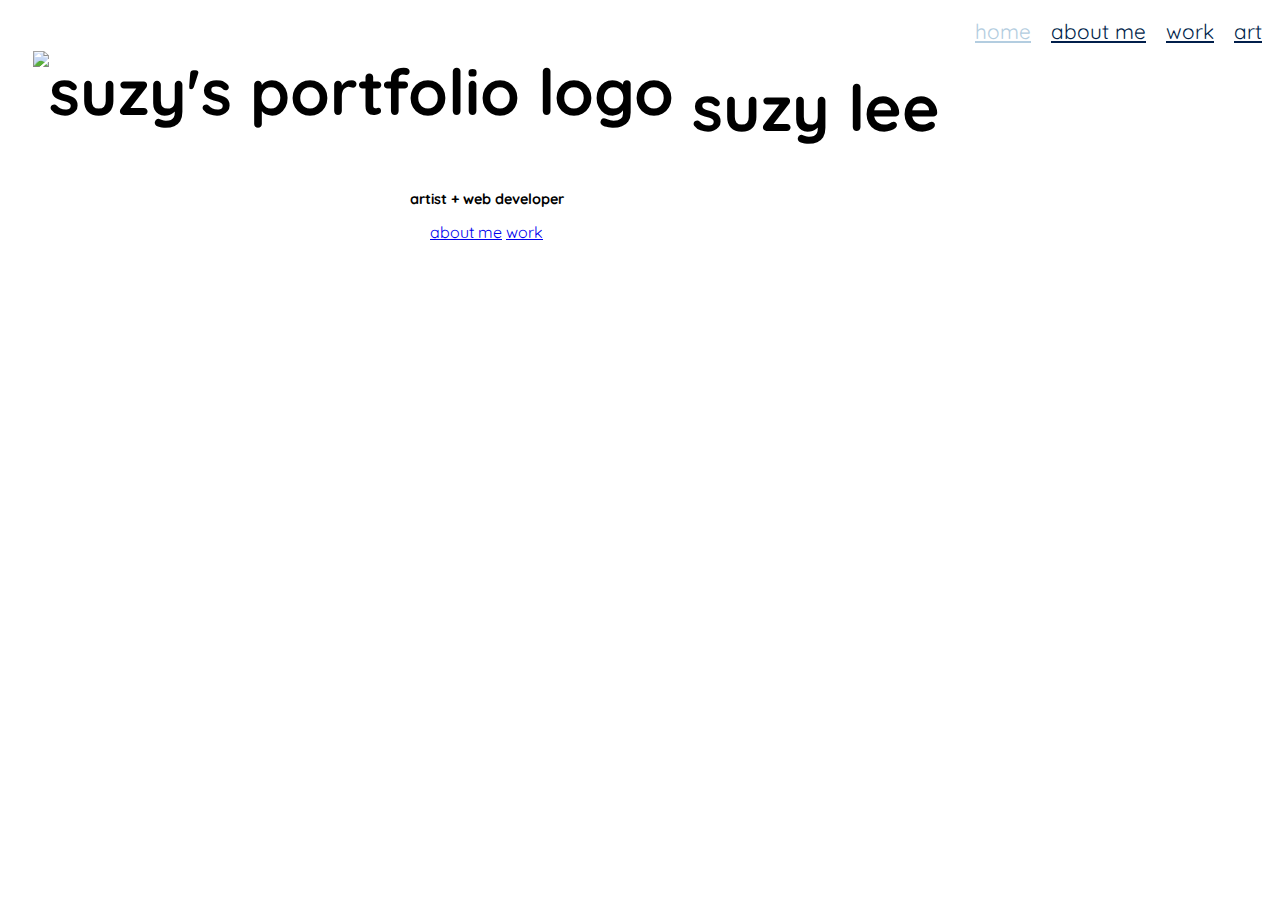
==== index.html @ 0ba0f645 "Add .htaccess file" ====
<!doctype html>
<html>

<head>
	<meta charset="utf-8">
	<!-- Google Web Fonts, in order of prioritizatioin -->
	<link href="https://fonts.googleapis.com/css?family=Quicksand:300" rel="stylesheet">
	<link href="https://fonts.googleapis.com/css?family=Poiret+One" rel="stylesheet">
	<link rel="stylesheet" href="https://fonts.googleapis.com/css?family=Josefin+Sans">
	<!-- Setting the viewport -->
	<meta name="viewport" content="width=device-width, initial-scale=1.0">
	<!-- Stylesheets & Javascript -->
	<link rel="stylesheet" type="text/css" href="css/stylesheet.css">
	<link href="css/bootstrap.min.css" rel="stylesheet">
	<title>Suzy Lee's Portfolio</title>
</head>

<body>
	<nav>
		<a href="http://sujunglee.com/art" class="nav-link" style="float:right">art</a>
		<a href="http://sujunglee.com/work" class="nav-link" style="float:right">work</a>
		<a href="http://sujunglee.com/about-me" class="nav-link" style="float:right">about me</a>
		<a href="http://sujunglee.com" class="nav-link active" style="float:right">home</a>
	</nav>

	<div class="name-top container-fluid" id="homepage">
		<h1 class="name-text"> <img src="images/portfolio-logo.png" alt="suzy's portfolio logo" id="logo" width="100px"> suzy lee</h1>
		<h3>artist + web developer</h3>
		<center>
			<a href="about-me.html" class="btn btn-default btn-lg">about me</a>
			<a href="work.html" class="btn btn-default btn-lg">work</a>
		</center>
	</div>
	<!-- <footer class="container" id="homepage">
		<p class="text-center footer-text">Copyright © Sujung Lee 2017</p>
	</footer> -->

	<!-- jQuery (necessary for Bootstrap's JavaScript plugins) -->
	<script src="https://ajax.googleapis.com/ajax/libs/jquery/1.12.4/jquery.min.js">
	</script>
	<script src="js/bootstrap.min.js"></script>
</body>

</html>
---- css/stylesheet.css ----
@charset "UTF-8";
/* SEMANTIC TAG STYLES */
* {
	box-sizing: border-box;
	font-family: "Quicksand", "Poiret One", "Josefin Sans", sans-serif;
	position: relative;
	overflow: auto;
}


nav {
	display: inline;
}

body {
	float: both;
}

h3 {
	font-size: 90%;
	text-align: center;
}

p {
	font-size: 110%;
}

b {
	color: #011f4b;
}

li {
	font-size: 170%;
}

footer {
	padding: 10px;
}

a:hover {
	text-decoration: none;
}

/* NAVIGATION BAR */

.nav-link {
	padding: 10px;
	font-size: 130%;
	color: #011f4b;
}

.nav-link:hover {
	color: #b3cde0;
	/* Remove underline when hovering over link*/
	text-decoration: none;
}

/* The link the user is currently on */
.active {
	color: #b3cde0;
}

/* HOME PAGE */

.name-text {
	font-size: 400%;
	text-align: center;
}

.name-top {
	padding-bottom: 10px;
}

.home-text-title {
	color: white;
	text-align: center;
	font-size: 150%;
	text-transform: lowercase;
}

.home-box {
	padding-top: 15px;
	padding-bottom: 10px;
	height: 250px;
}

.dark-blue {
	background-color: #011f4b;
}

.med-dark-blue {
	background-color: #03396c;
}

.med-blue {
	background-color: #005b96;
}

.light-blue {
	background-color: #6497b1;
}

.very-light-blue {
	background-color: #b3cde0;
}
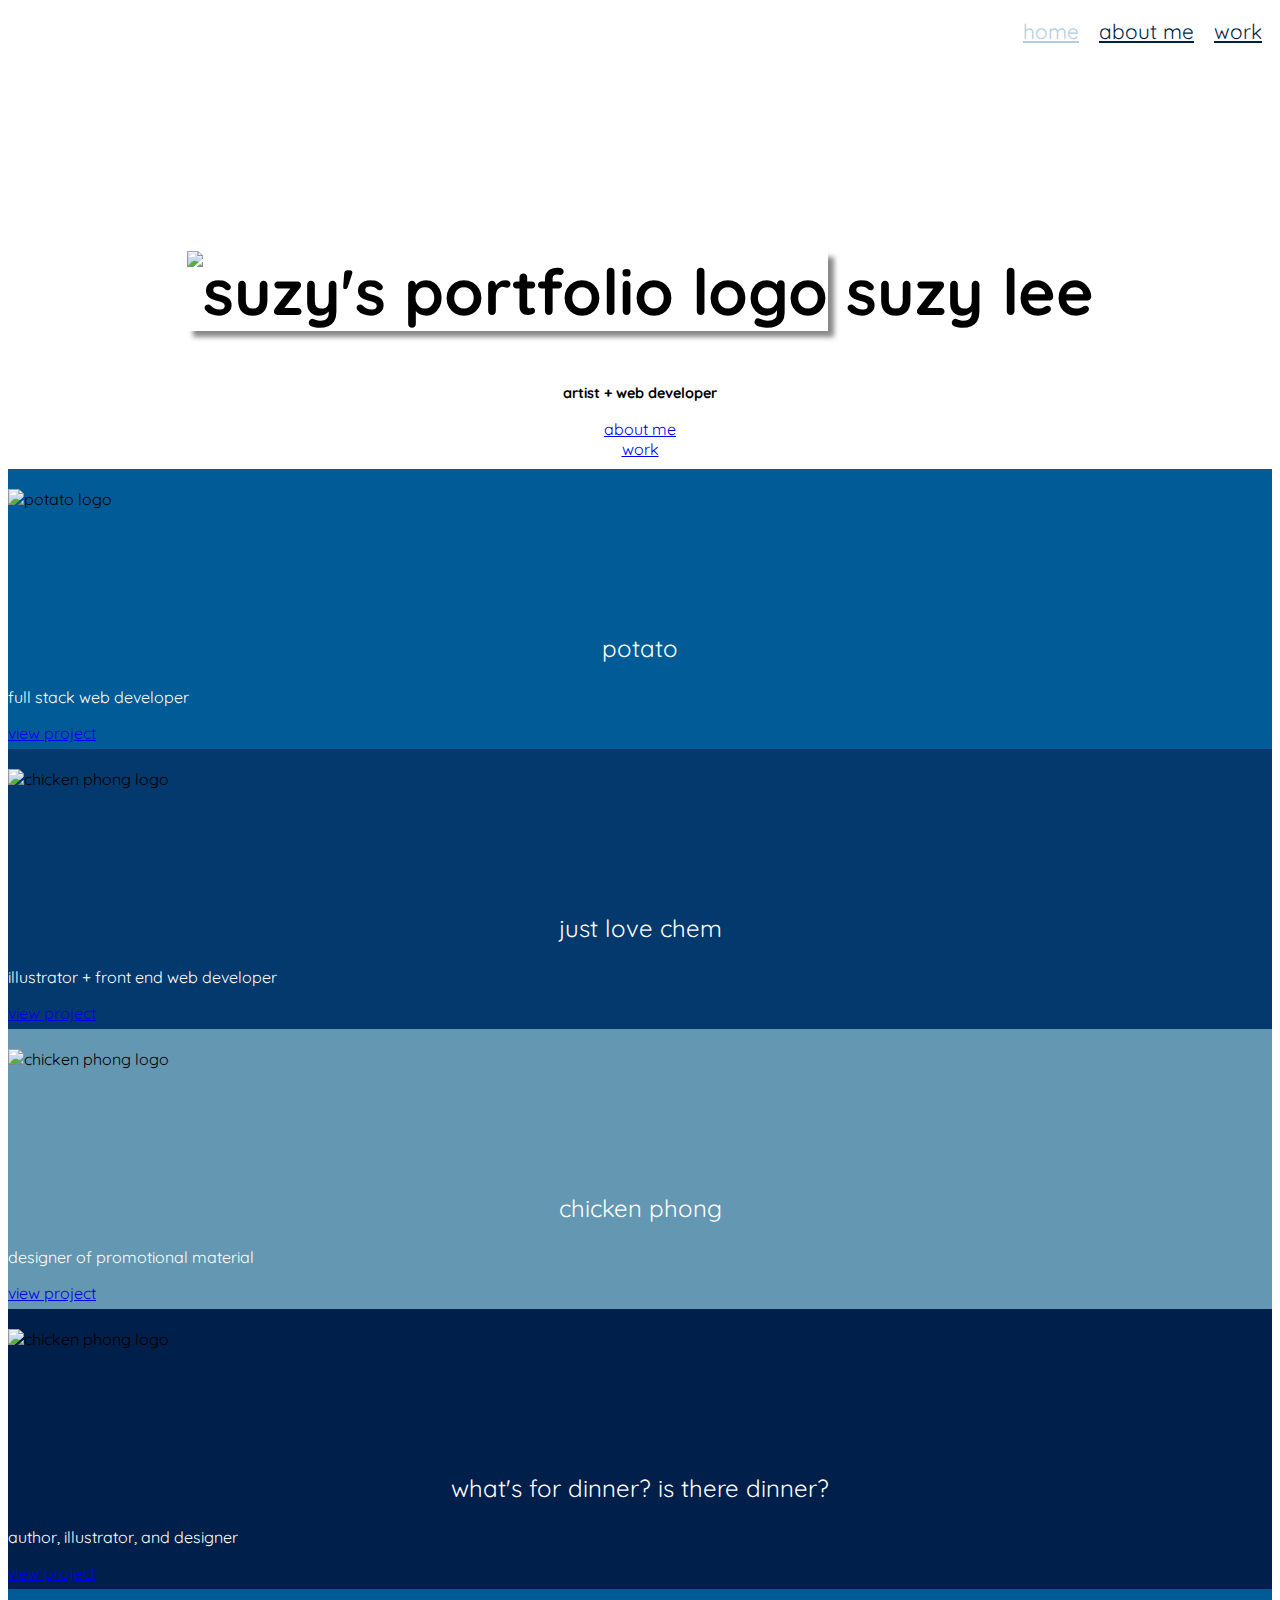
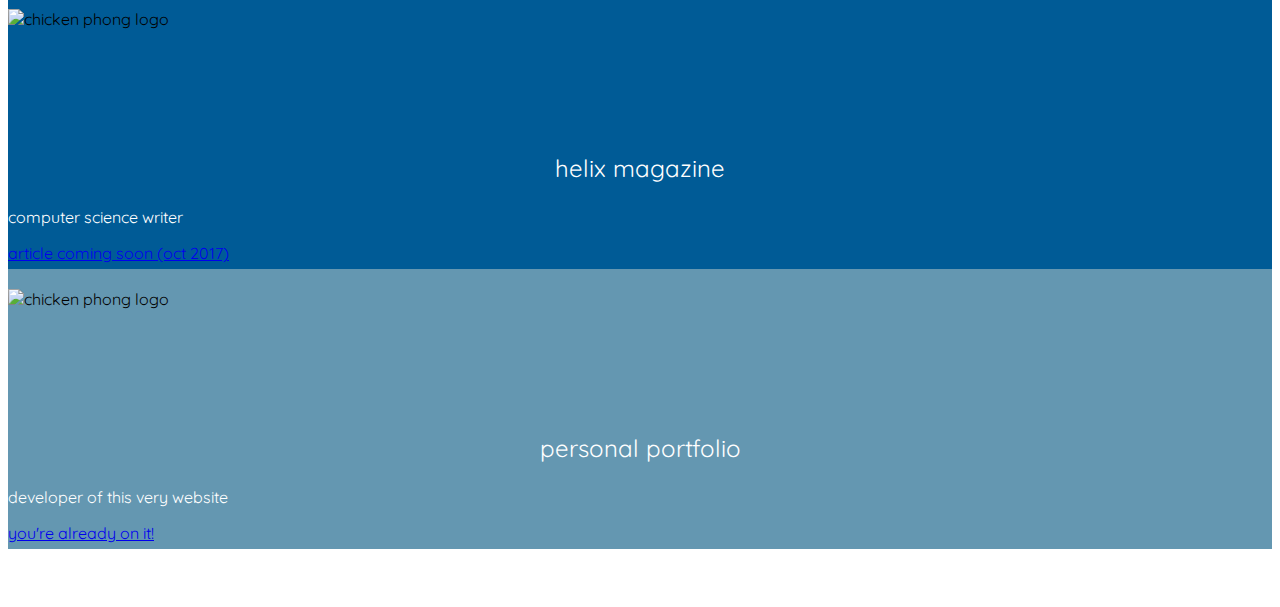
==== commit 618f40d2: "Add smooth scrolling jQuery" ====
--- a/index.html
+++ b/index.html
@@ -10,6 +10,7 @@
 	<!-- Setting the viewport -->
 	<meta name="viewport" content="width=device-width, initial-scale=1.0">
 	<!-- Stylesheets & Javascript -->
+	<script src="https://ajax.googleapis.com/ajax/libs/jquery/1.7.2/jquery.min.js"></script>
 	<link rel="stylesheet" type="text/css" href="css/stylesheet.css">
 	<link href="css/bootstrap.min.css" rel="stylesheet">
 	<title>Suzy Lee's Portfolio</title>
@@ -17,7 +18,7 @@
 
 <body>
 	<nav>
-		<a href="http://sujunglee.com/art" class="nav-link" style="float:right">art</a>
+
 		<a href="http://sujunglee.com/work" class="nav-link" style="float:right">work</a>
 		<a href="http://sujunglee.com/about-me" class="nav-link" style="float:right">about me</a>
 		<a href="http://sujunglee.com" class="nav-link active" style="float:right">home</a>
@@ -28,15 +29,91 @@
 		<h3>artist + web developer</h3>
 		<center>
 			<a href="about-me.html" class="btn btn-default btn-lg">about me</a>
-			<a href="work.html" class="btn btn-default btn-lg">work</a>
+			<a href="#work" class="down link" style="display:block">work</a>
+
+
+			<!-- <a href="#work" class="btn btn-default btn-lg">work</a> -->
 		</center>
 	</div>
+
+
+	<section class= "container bottom-padding">
+
+		<div class="row">
+
+			<div class="med-blue home-box col-sm-6">
+				<img src="images/potato-logo.png" alt="potato logo" class="img-center" height="50%">
+				<p class="home-text-title">potato</p>
+				<p class="text-center white-text">full stack web developer</p>
+				<a href="http://www.ptto.io/" target="_blank" class="btn btn-default center-block btn-lg">view project</a>
+			</div>
+
+			<div class="med-dark-blue home-box col-sm-6">
+				<img src="images/JLC-logo.png" alt="chicken phong logo" class="img-center" height="50%">
+				<p class="home-text-title">just love chem</p>
+				<p class="text-center white-text">illustrator + front end web developer</p>
+				<a href="http://justlovechem.com/" target="_blank" class="btn btn-default center-block btn-lg">view project</a>
+			</div>
+
+		</div>
+
+
+
+		<div class="row">
+
+			<div class="light-blue home-box col-sm-6">
+				<img src="images/CP-logo.png" alt="chicken phong logo" class="img-center" height="50%">
+				<p class="home-text-title">chicken phong</p>
+				<p class="text-center white-text">designer of promotional material</p>
+				<a href="https://drive.google.com/drive/folders/0B8kIrF9HYN7LSTJJQy1wV21pN0k?usp=sharing" target="_blank" class="btn btn-default center-block btn-lg">view project</a>
+			</div>
+
+			<div class="dark-blue home-box col-sm-6">
+				<img src="images/book-logo.png" alt="chicken phong logo" class="img-center" height="50%">
+				<p class="home-text-title">what's for dinner? is there dinner?</p>
+				<p class="text-center white-text">author, illustrator, and designer</p>
+				<a href="http://www.blurb.com/books/6549629-what-s-for-dinner-is-there-dinner-an-analysis-of-o" target="_blank" class="btn btn-default center-block btn-lg">view project</a>
+			</div>
+
+		</div>
+
+
+
+		<div id="work" class="row">
+
+			<div class="med-blue home-box col-sm-6">
+				<img src="images/HELIX-logo.png" alt="chicken phong logo" class="img-center" height="50%">
+				<p class="home-text-title">HELIX magazine</p>
+				<p class="text-center white-text">computer science writer</p>
+				<a href="#" class="btn btn-default center-block btn-lg">article coming soon (oct 2017)</a>
+			</div>
+
+			<div class="light-blue home-box col-sm-6">
+				<img src="images/portfolio-logo.png" alt="chicken phong logo" class="img-center" height="50%">
+				<p class="home-text-title">personal portfolio</p>
+				<p class="text-center white-text">developer of this very website</p>
+				<a href="index.html" target="_blank" class="btn btn-default center-block btn-lg">you're already on it!</a>
+			</div>
+
+		</div>
+
+	</section>
+
+
 	<!-- <footer class="container" id="homepage">
 		<p class="text-center footer-text">Copyright © Sujung Lee 2017</p>
 	</footer> -->
 
 	<!-- jQuery (necessary for Bootstrap's JavaScript plugins) -->
-	<script src="https://ajax.googleapis.com/ajax/libs/jquery/1.12.4/jquery.min.js">
+	<script src="https://ajax.googleapis.com/ajax/libs/jquery/1.7.2/jquery.min.js"></script>
+	<script>
+	    $(function() {
+	      $('.link').click(function() {
+	        var id = $(this).attr('href');
+	        $('html,body').animate({ scrollTop: $(id).offset().top }, 'slow');
+	        return false;
+	      });
+	    });
 	</script>
 	<script src="js/bootstrap.min.js"></script>
 </body>
--- a/css/stylesheet.css
+++ b/css/stylesheet.css
@@ -4,9 +4,11 @@
 	box-sizing: border-box;
 	font-family: "Quicksand", "Poiret One", "Josefin Sans", sans-serif;
 	position: relative;
-	overflow: auto;
-}
-
+}
+
+h1 {
+	padding-bottom: 10px;
+}
 
 nav {
 	display: inline;
@@ -19,10 +21,7 @@
 h3 {
 	font-size: 90%;
 	text-align: center;
-}
-
-p {
-	font-size: 110%;
+	padding-bottom: 3px;
 }
 
 b {
@@ -39,6 +38,10 @@
 
 a:hover {
 	text-decoration: none;
+}
+
+.bottom-padding {
+	padding-bottom: 50px;
 }
 
 /* NAVIGATION BAR */
@@ -62,9 +65,21 @@
 
 /* HOME PAGE */
 
+#logo {
+	box-shadow: 6px 6px 5px #888888;
+}
+
+#homepage {
+	padding-top: 200px;
+}
+
 .name-text {
 	font-size: 400%;
 	text-align: center;
+}
+
+.white-text {
+	color: white;
 }
 
 .name-top {
@@ -79,9 +94,9 @@
 }
 
 .home-box {
-	padding-top: 15px;
-	padding-bottom: 10px;
-	height: 250px;
+	padding-top: 20px;
+	padding-bottom: 20px;
+	height: 280px;
 }
 
 .dark-blue {
@@ -104,3 +119,222 @@
 	background-color: #b3cde0;
 }
 
+/* ABOUT ME TIMELINE */
+
+.about-me-h1 {
+	color: white;
+	text-align: right;
+}
+
+.timeline {
+    list-style: none;
+    padding: 20px 0 20px;
+    position: relative;
+}
+
+    .timeline:before {
+        top: 0;
+        bottom: 0;
+        position: absolute;
+        content: " ";
+        width: 5px;
+        background-color: #005b96;
+        left: 50%;
+        margin-left: -1.5px;
+    }
+
+    .timeline > li {
+        margin-bottom: 5px;
+        position: relative;
+    }
+
+        .timeline > li:before,
+        .timeline > li:after {
+            content: " ";
+            display: table;
+        }
+
+        .timeline > li:after {
+            clear: both;
+        }
+
+        .timeline > li:before,
+        .timeline > li:after {
+            content: " ";
+            display: table;
+        }
+
+        .timeline > li:after {
+            clear: both;
+        }
+
+        .timeline > li > .timeline-panel {
+            float: left;
+            width: 45%;
+            border: 1px solid #6497b1;
+            padding: 20px;
+            position: relative;
+        }
+
+            .timeline > li > .timeline-panel:before {
+                position: absolute;
+                top: 26px;
+                right: -20px;
+                display: inline-block;
+                border-top: 15px solid transparent;
+                border-left: 15px solid #ccc;
+                border-right: 0 solid #ccc;
+                border-bottom: 15px solid transparent;
+                content: " ";
+            }
+
+            .timeline > li > .timeline-panel:after {
+                position: absolute;
+                top: 27px;
+                right: -14px;
+                display: inline-block;
+                border-top: 14px solid transparent;
+                border-left: 14px solid #fff;
+                border-right: 0 solid #fff;
+                border-bottom: 14px solid transparent;
+                content: " ";
+            }
+
+        .timeline > li > .timeline-badge {
+            color: white;
+            width: 50px;
+            height: 50px;
+            line-height: 50px;
+            font-size: 2em;
+            text-align: center;
+            position: absolute;
+            top: 16px;
+            left: 50%;
+            margin-left: -25px;
+            background-color: #999999;
+            z-index: 100;
+            border-top-right-radius: 10%;
+            border-top-left-radius: 10%;
+            border-bottom-right-radius: 10%;
+            border-bottom-left-radius: 10%;
+        }
+
+        .timeline > li.timeline-inverted > .timeline-panel {
+            float: right;
+        }
+
+            .timeline > li.timeline-inverted > .timeline-panel:before {
+                border-left-width: 0;
+                border-right-width: 15px;
+                left: -15px;
+                right: auto;
+            }
+
+            .timeline > li.timeline-inverted > .timeline-panel:after {
+                border-left-width: 0;
+                border-right-width: 14px;
+                left: -14px;
+                right: auto;
+            }
+
+.timeline-badge.primary {
+    background-color: #011f4b !important;
+}
+
+.timeline-badge.success {
+    background-color: #03396c !important;
+}
+
+.timeline-badge.warning {
+    background-color: #005b96 !important;
+}
+
+.timeline-badge.danger {
+    background-color: #6497b1 !important;
+}
+
+.timeline-badge.info {
+    background-color: #b3cde0 !important;
+}
+
+.timeline-date {
+	margin-top: 0;
+	font-size: 80%;
+	color: #011f4b;
+	font-weight: bold;
+}
+
+.timeline-title {
+    margin-top: 0;
+	font-weight: bold;
+	font-size: 100%;
+}
+
+.timeline-body > p,
+.timeline-body > ul {
+    margin-bottom: 0;
+}
+
+    .timeline-body > p + p {
+        margin-top: 5px;
+    }
+
+@media (max-width: 767px) {
+    ul.timeline:before {
+        left: 40px;
+    }
+
+    ul.timeline > li > .timeline-panel {
+        width: calc(100% - 90px);
+        width: -moz-calc(100% - 90px);
+        width: -webkit-calc(100% - 90px);
+    }
+
+    ul.timeline > li > .timeline-badge {
+        left: 15px;
+        margin-left: 0;
+        top: 16px;
+    }
+
+    ul.timeline > li > .timeline-panel {
+        float: right;
+    }
+
+        ul.timeline > li > .timeline-panel:before {
+            border-left-width: 0;
+            border-right-width: 15px;
+            left: -15px;
+            right: auto;
+        }
+
+        ul.timeline > li > .timeline-panel:after {
+            border-left-width: 0;
+            border-right-width: 14px;
+            left: -14px;
+            right: auto;
+        }
+}
+
+.timeline-icon {
+	width: 15%;
+	height: 15%;
+}
+
+.timeline-p {
+	font-size: 65%;
+}
+
+
+/* Border Box */
+* {
+  box-sizing: border-box;
+}
+
+
+
+/* WORK PAGE */
+
+.img-center {
+	display: block;
+	margin: 0 auto;
+}
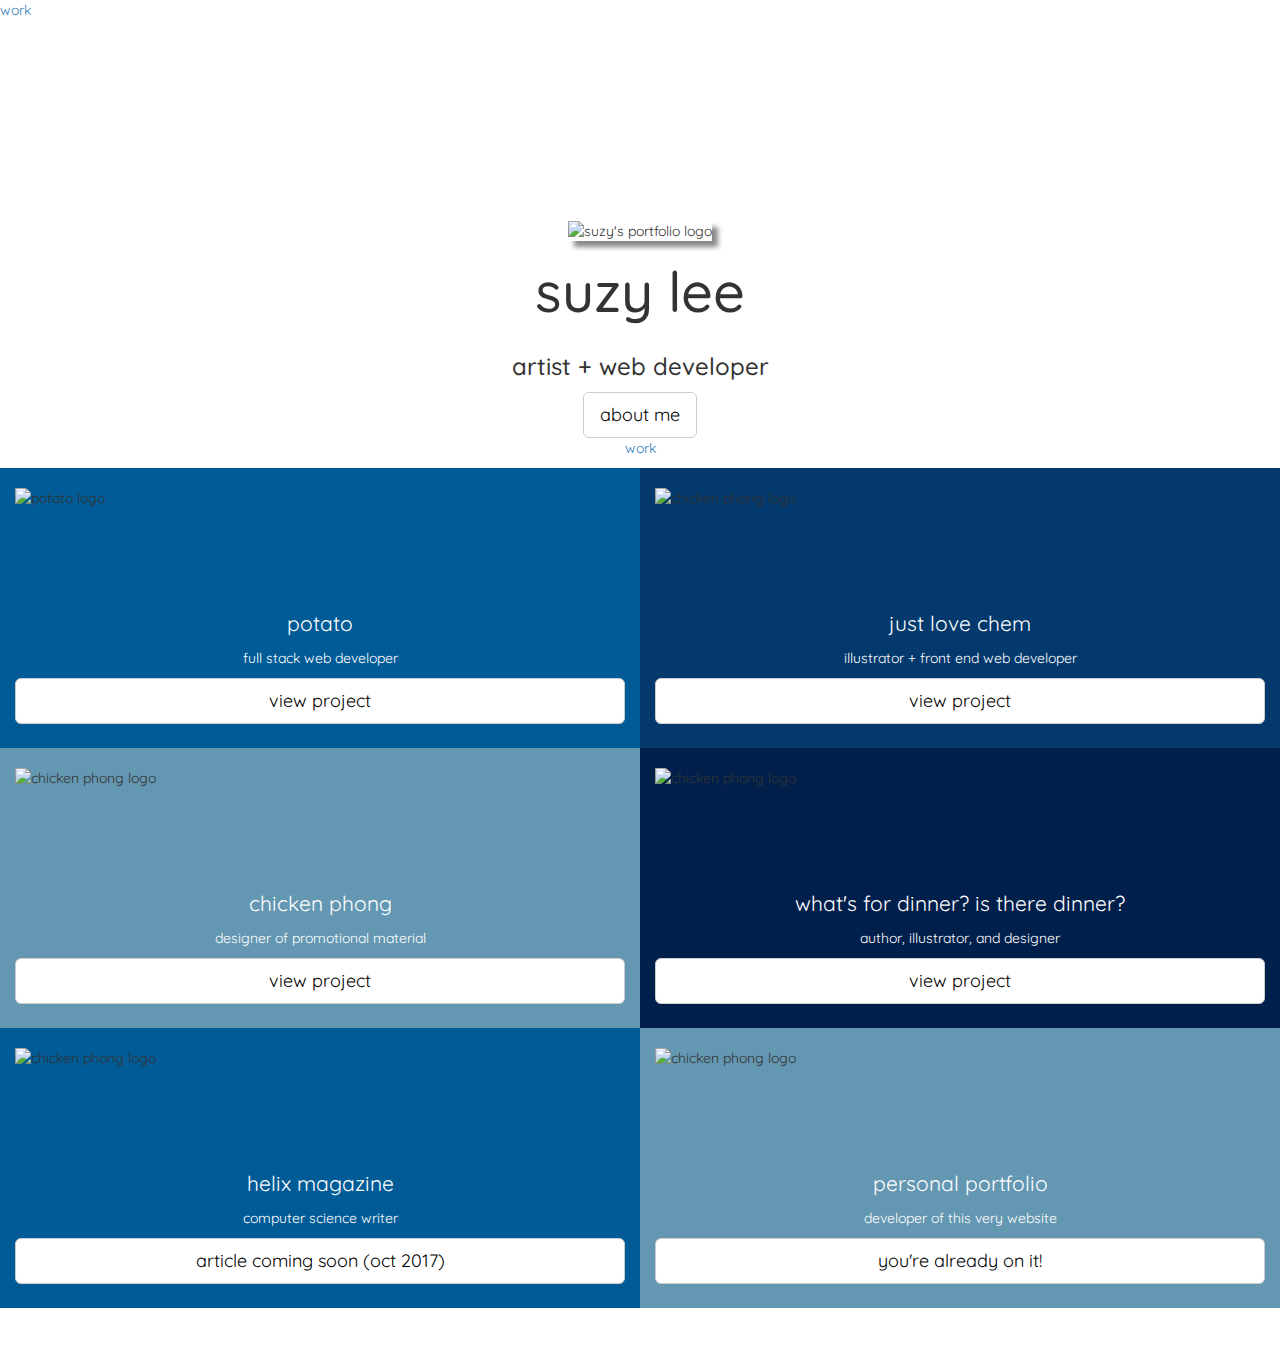
==== commit dd970277: "Fix styling of button" ====
--- a/index.html
+++ b/index.html
@@ -17,15 +17,12 @@
 </head>
 
 <body>
-	<nav>
 
-		<a href="http://sujunglee.com/work" class="nav-link" style="float:right">work</a>
-		<a href="http://sujunglee.com/about-me" class="nav-link" style="float:right">about me</a>
-		<a href="http://sujunglee.com" class="nav-link active" style="float:right">home</a>
-	</nav>
+	<a href="#work" class="down link" >work</a>
 
 	<div class="name-top container-fluid" id="homepage">
-		<h1 class="name-text"> <img src="images/portfolio-logo.png" alt="suzy's portfolio logo" id="logo" width="100px"> suzy lee</h1>
+		<center><img src="images/portfolio-logo.png" alt="suzy's portfolio logo" id="logo" width="100px"> </center>
+		<h1 class="name-text">suzy lee</h1>
 		<h3>artist + web developer</h3>
 		<center>
 			<a href="about-me.html" class="btn btn-default btn-lg">about me</a>
@@ -37,7 +34,7 @@
 	</div>
 
 
-	<section class= "container bottom-padding">
+	<section class= "container-fluid bottom-padding">
 
 		<div class="row">
 
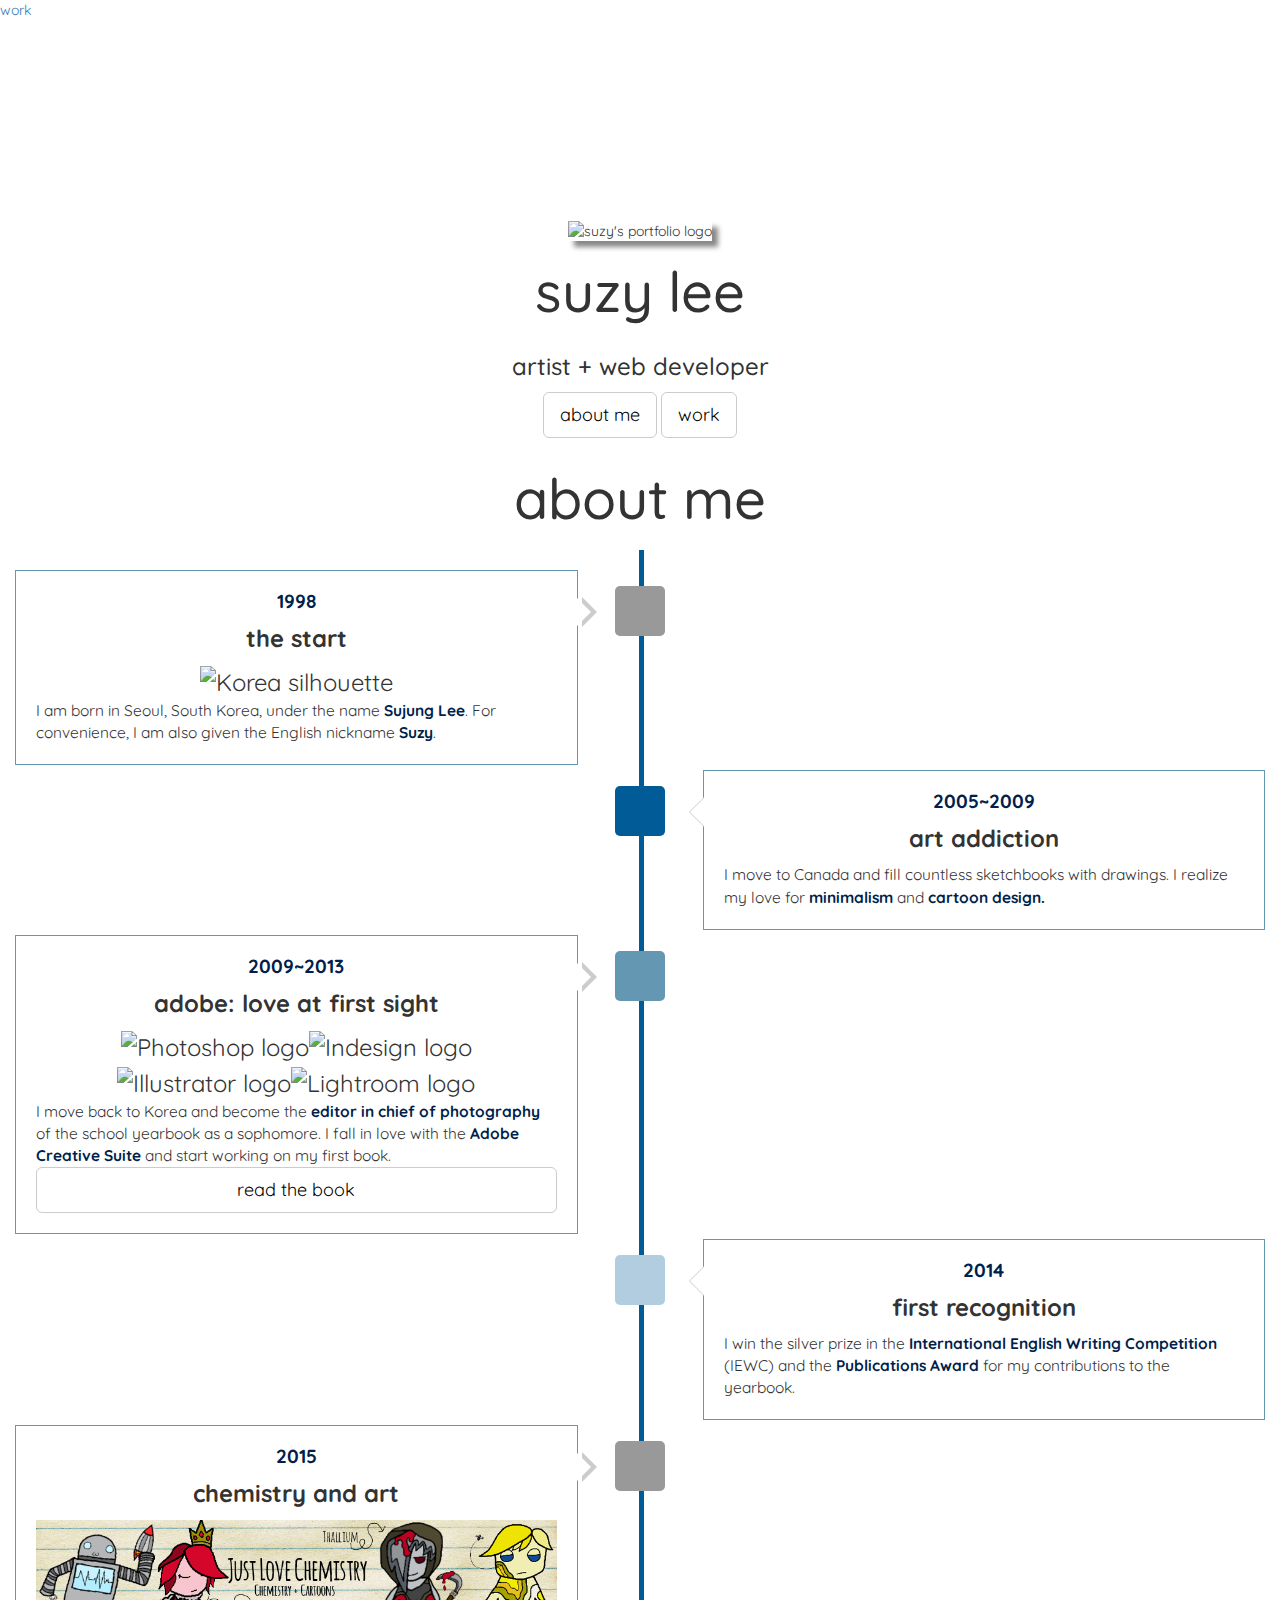
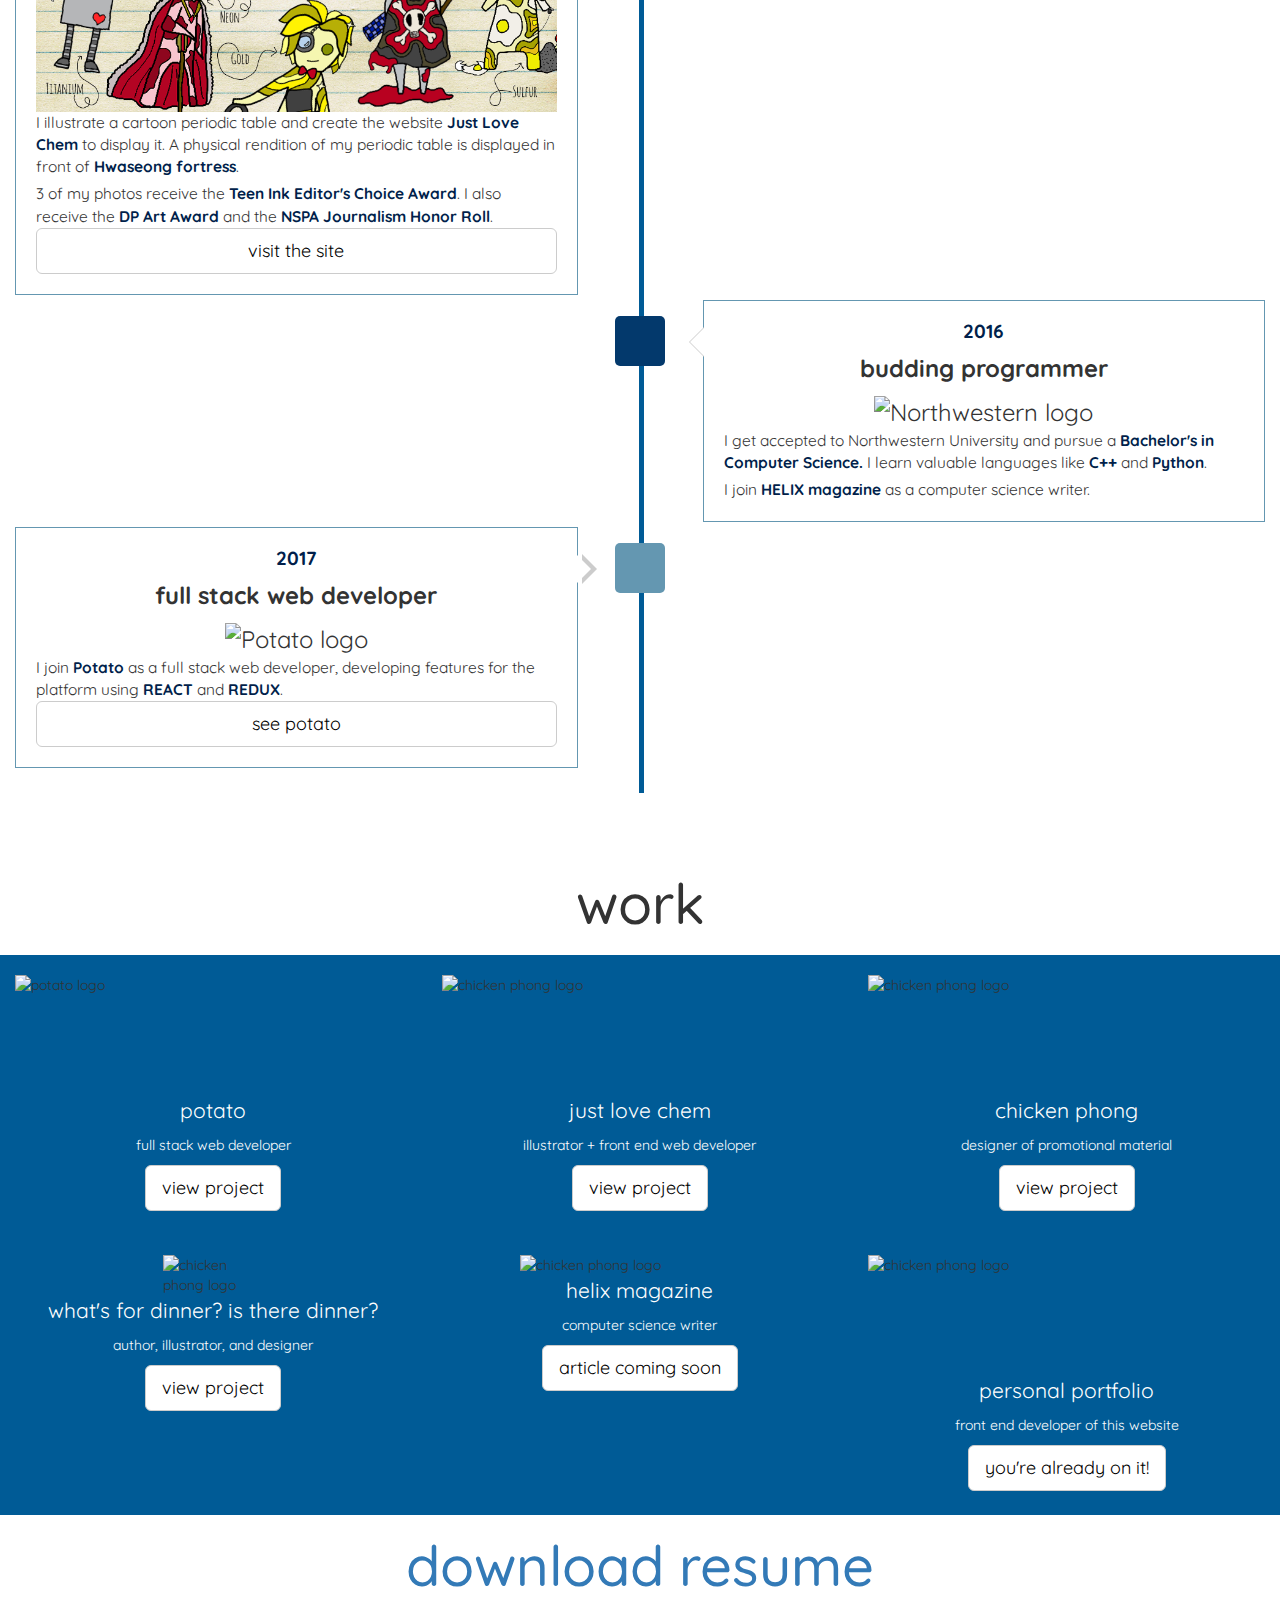
==== commit 9a964335: "Add timeline to home page" ====
--- a/index.html
+++ b/index.html
@@ -25,74 +25,196 @@
 		<h1 class="name-text">suzy lee</h1>
 		<h3>artist + web developer</h3>
 		<center>
-			<a href="about-me.html" class="btn btn-default btn-lg">about me</a>
-			<a href="#work" class="down link" style="display:block">work</a>
-
+			<a href="#about-me" class="btn btn-default btn-lg down link">about me</a>
+			<a href="#work" class="btn btn-default btn-lg down link">work</a>
 
 			<!-- <a href="#work" class="btn btn-default btn-lg">work</a> -->
 		</center>
 	</div>
 
-
-	<section class= "container-fluid bottom-padding">
+	<section id="about-me" class= "container-fluid bottom-padding">
+		<h1 class="name-text">about me</h1>
+
+		<div class="container">
+			</div>
+			<ul class="timeline">
+				<li>
+					<div class="timeline-badge"></i></div>
+					<div class="timeline-panel">
+					<div class="timeline-heading">
+						<h3 class="timeline-date">1998</h3>
+						<h3 class="timeline-title">the start</h3>
+						<center><img src="images/korea-logo.png" alt="Korea silhouette" class="timeline-icon"></center>
+					</div>
+					<div class="timeline-body">
+						<p class="timeline-p">I am born in Seoul, South Korea, under the name <b>Sujung Lee</b>. For convenience, I am also given the English nickname <b>Suzy</b>.</p>
+					</div>
+					</div>
+				</li>
+				<li class="timeline-inverted">
+					<div class="timeline-badge warning"></i></div>
+					<div class="timeline-panel">
+					<div class="timeline-heading">
+						<h3 class="timeline-date">2005~2009</h3>
+						<h3 class="timeline-title">art addiction</h3>
+					</div>
+					<div class="timeline-body">
+						<p class="timeline-p">I move to Canada and fill countless sketchbooks with drawings. I realize my love for <b>minimalism</b> and <b>cartoon design.</b></p>
+					</div>
+					</div>
+				</li>
+				<li>
+					<div class="timeline-badge danger"></div>
+					<div class="timeline-panel">
+					<div class="timeline-heading">
+						<h3 class="timeline-date">2009~2013</h3>
+						<h3 class="timeline-title">adobe: love at first sight</h3>
+					</div>
+					<div class="timeline-body">
+						<center><img src="images/PS-logo.png" alt="Photoshop logo" class="timeline-icon"><img src="images/Id-logo.png" alt="Indesign logo" class="timeline-icon"><img src="images/Ai-logo.png" alt="Illustrator logo" class="timeline-icon"><img src="images/Lr-logo.png" alt="Lightroom logo" class="timeline-icon"></center>
+						<p class="timeline-p">I move back to Korea and become the <b>editor in chief of photography</b> of the school yearbook as a sophomore. I fall in love with the <b>Adobe Creative Suite</b> and start working on my first book.</p>
+						<a href="http://www.blurb.com/books/6549629-what-s-for-dinner-is-there-dinner-an-analysis-of-o" target="_blank" class="btn btn-default center-block btn-lg">read the book</a>
+					</div>
+					</div>
+				</li>
+				<li class="timeline-inverted">
+					<div class="timeline-badge info"></div>
+					<div class="timeline-panel">
+					<div class="timeline-heading">
+						<h3 class="timeline-date">2014</h3>
+						<h3 class="timeline-title">first recognition</h3>
+					</div>
+					<div class="timeline-body">
+						<p class="timeline-p">I win the silver prize in the <b>International English Writing Competition</b> (IEWC) and the <b>Publications Award</b> for my contributions to the yearbook.</p>
+					</div>
+					</div>
+				</li>
+				<li>
+					<div class="timeline-badge"></i></div>
+					<div class="timeline-panel">
+					<div class="timeline-heading">
+						<h3 class="timeline-date">2015</h3>
+						<h3 class="timeline-title">chemistry and art</h3>
+						<center><img src="images/JLC_Header.png" alt="Gallery photo" width="100%"></center>
+					</div>
+					<div class="timeline-body">
+						<p class="timeline-p">I illustrate a cartoon periodic table and create the website <b>Just Love Chem</b> to display it. A physical rendition of my periodic table is displayed in front of <b>Hwaseong fortress</b>.</p>
+						<p class="timeline-p"> 3 of my photos receive the <b>Teen Ink Editor's Choice Award</b>. I also receive the <b>DP Art Award</b> and the <b>NSPA Journalism Honor Roll</b>.</p>
+						<a href="http://justlovechem.com" target="_blank" class="btn btn-default center-block btn-lg">visit the site</a>
+					</div>
+					</div>
+				</li>
+				<li class="timeline-inverted">
+					<div class="timeline-badge success"></div>
+					<div class="timeline-panel">
+					<div class="timeline-heading">
+						<h3 class="timeline-date">2016</h3>
+						<h3 class="timeline-title">budding programmer</h3>
+						<center><img src="images/NU-logo.png" alt="Northwestern logo" width="100%"></center>
+					</div>
+					<div class="timeline-body">
+						<p class="timeline-p">I get accepted to Northwestern University and pursue a <b>Bachelor's in Computer Science.</b> I learn valuable languages like <b>C++</b> and <b>Python</b>.</p>
+						<p class="timeline-p">I join <b>HELIX magazine</b> as a computer science writer.</p>
+					</div>
+					</div>
+				</li>
+				<li>
+					<div class="timeline-badge danger"></div>
+					<div class="timeline-panel">
+					<div class="timeline-heading">
+						<h3 class="timeline-date">2017</h3>
+						<h3 class="timeline-title">full stack web developer</h3>
+					</div>
+					<div class="timeline-body">
+						<center><img src="images/potato-logo.png" width="30%" alt="Potato logo" width="70%"></center>
+						<p class="timeline-p">I join <b>Potato</b> as a full stack web developer, developing features for the platform using <b>REACT</b> and <b>REDUX</b>.</p>
+						<a href="http://www.ptto.io/" class="btn btn-default center-block btn-lg" target="_blank">see potato</a>
+					</div>
+					</div>
+				</li>
+			</ul>
+
+	</section>
+
+
+
+
+
+
+
+
+
+
+	<section id="work" class= "container-fluid bottom-padding">
 
 		<div class="row">
 
-			<div class="med-blue home-box col-sm-6">
+			<h1 class="name-text">work</h1>
+
+			<div class="med-blue home-box col-sm-4">
 				<img src="images/potato-logo.png" alt="potato logo" class="img-center" height="50%">
 				<p class="home-text-title">potato</p>
 				<p class="text-center white-text">full stack web developer</p>
-				<a href="http://www.ptto.io/" target="_blank" class="btn btn-default center-block btn-lg">view project</a>
-			</div>
-
-			<div class="med-dark-blue home-box col-sm-6">
+				<center>
+					<a href="http://www.ptto.io/" target="_blank" class="btn btn-default btn-lg">view project</a>
+				</center>
+			</div>
+
+			<div class="med-blue home-box col-sm-4">
 				<img src="images/JLC-logo.png" alt="chicken phong logo" class="img-center" height="50%">
 				<p class="home-text-title">just love chem</p>
 				<p class="text-center white-text">illustrator + front end web developer</p>
-				<a href="http://justlovechem.com/" target="_blank" class="btn btn-default center-block btn-lg">view project</a>
-			</div>
-
-		</div>
-
-
-
-		<div class="row">
-
-			<div class="light-blue home-box col-sm-6">
+				<center>
+					<a href="http://justlovechem.com/" target="_blank" class="btn btn-default btn-lg">view project</a>
+				</center>
+			</div>
+
+			<div class="med-blue home-box col-sm-4">
 				<img src="images/CP-logo.png" alt="chicken phong logo" class="img-center" height="50%">
 				<p class="home-text-title">chicken phong</p>
 				<p class="text-center white-text">designer of promotional material</p>
-				<a href="https://drive.google.com/drive/folders/0B8kIrF9HYN7LSTJJQy1wV21pN0k?usp=sharing" target="_blank" class="btn btn-default center-block btn-lg">view project</a>
-			</div>
-
-			<div class="dark-blue home-box col-sm-6">
-				<img src="images/book-logo.png" alt="chicken phong logo" class="img-center" height="50%">
+				<center>
+					<a href="https://drive.google.com/drive/folders/0B8kIrF9HYN7LSTJJQy1wV21pN0k?usp=sharing" target="_blank" class="btn btn-default btn-lg">view project</a>
+				</center>
+			</div>
+
+		</div>
+
+
+
+		<div class="row">
+
+			<div class="med-blue home-box col-sm-4">
+				<img src="images/book-logo.png" alt="chicken phong logo" class="img-center" width="100px">
 				<p class="home-text-title">what's for dinner? is there dinner?</p>
 				<p class="text-center white-text">author, illustrator, and designer</p>
-				<a href="http://www.blurb.com/books/6549629-what-s-for-dinner-is-there-dinner-an-analysis-of-o" target="_blank" class="btn btn-default center-block btn-lg">view project</a>
-			</div>
-
-		</div>
-
-
-
-		<div id="work" class="row">
-
-			<div class="med-blue home-box col-sm-6">
-				<img src="images/HELIX-logo.png" alt="chicken phong logo" class="img-center" height="50%">
+				<center>
+					<a href="http://www.blurb.com/books/6549629-what-s-for-dinner-is-there-dinner-an-analysis-of-o" target="_blank" class="btn btn-default btn-lg">view project</a>
+				</center>
+			</div>
+
+			<div class="med-blue home-box col-sm-4">
+				<img src="images/HELIX-logo.png" alt="chicken phong logo" class="img-center" width="240px">
 				<p class="home-text-title">HELIX magazine</p>
 				<p class="text-center white-text">computer science writer</p>
-				<a href="#" class="btn btn-default center-block btn-lg">article coming soon (oct 2017)</a>
-			</div>
-
-			<div class="light-blue home-box col-sm-6">
+				<center>
+					<a class="btn btn-default btn-lg">article coming soon</a>
+				</center>
+			</div>
+
+			<div class="med-blue home-box col-sm-4">
 				<img src="images/portfolio-logo.png" alt="chicken phong logo" class="img-center" height="50%">
 				<p class="home-text-title">personal portfolio</p>
-				<p class="text-center white-text">developer of this very website</p>
-				<a href="index.html" target="_blank" class="btn btn-default center-block btn-lg">you're already on it!</a>
+				<p class="text-center white-text">front end developer of this website</p>
+				<center>
+					<a class="btn btn-default btn-lg">you're already on it!</a>
+				</center>
 			</div>
 
 		</div>
+
+		<a href="resume.pdf" download><h1 class="name-text">download resume</h1></a>
+
 
 	</section>
 
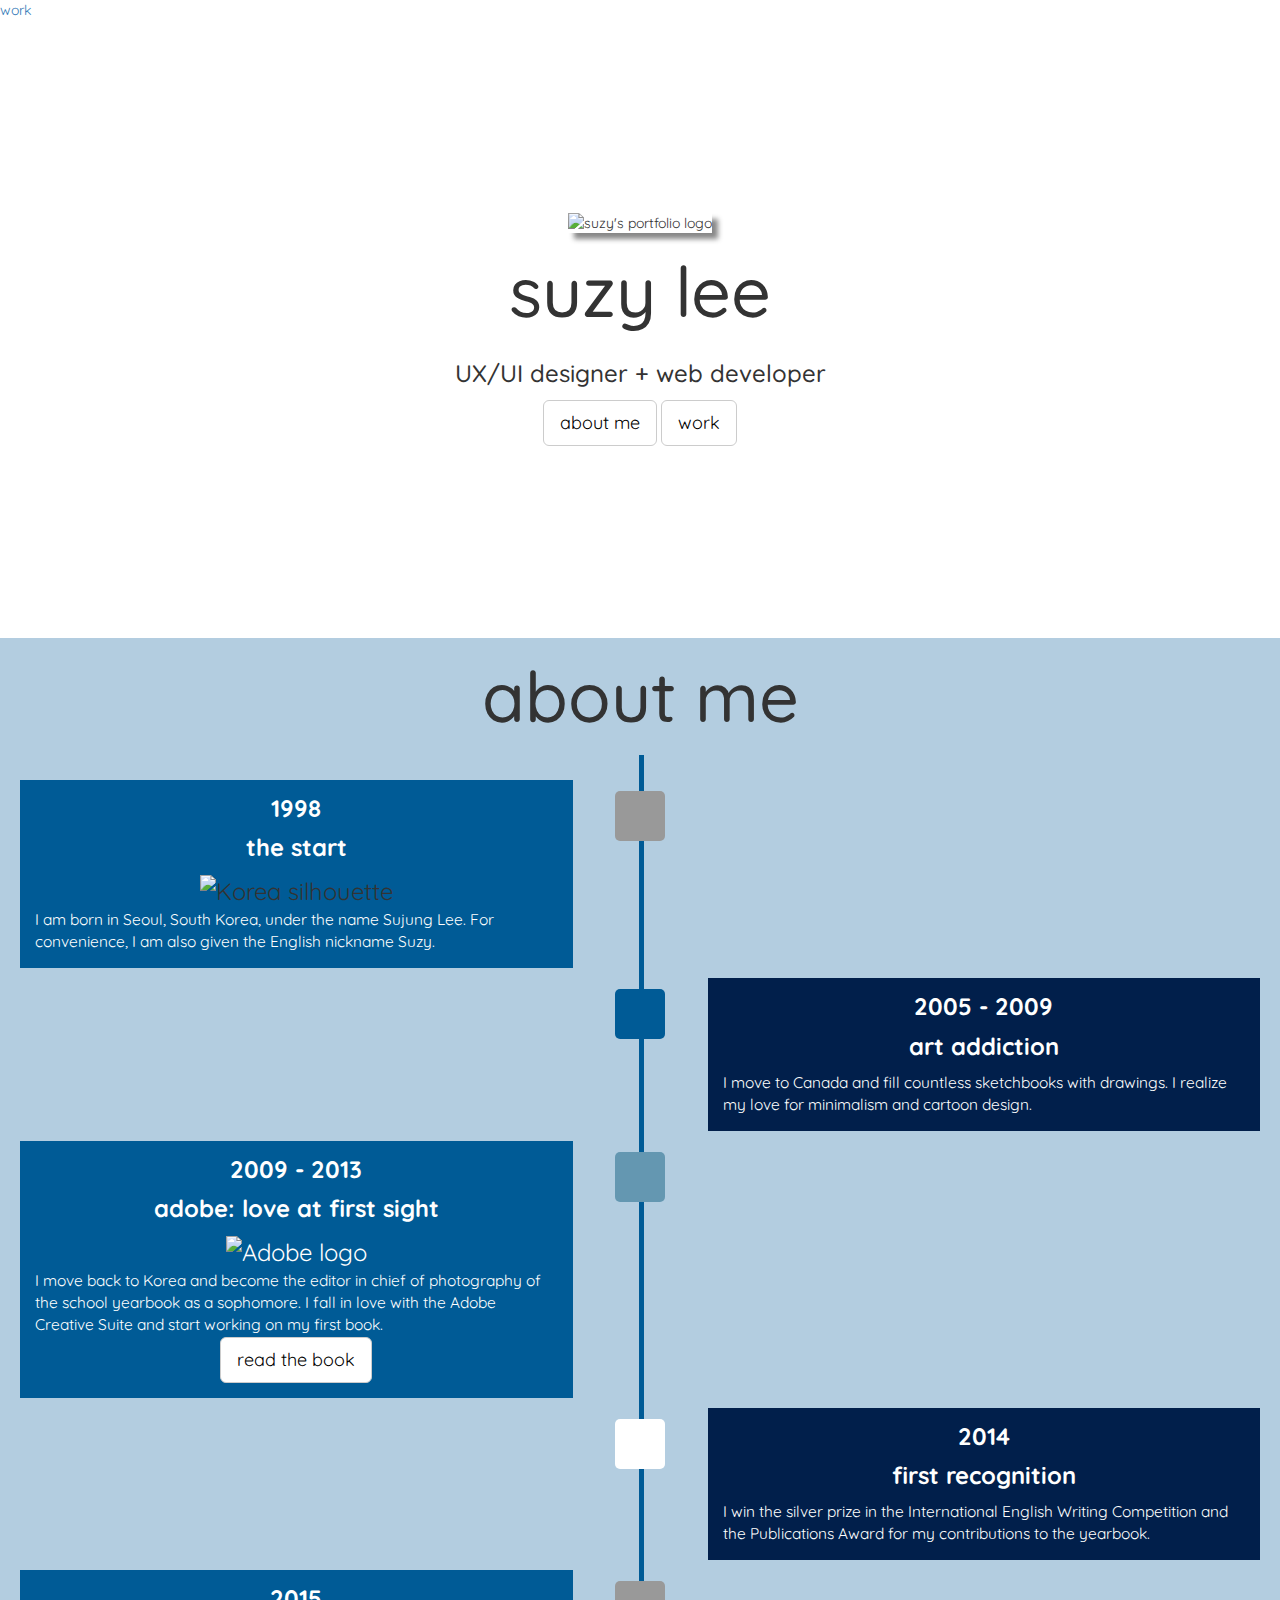
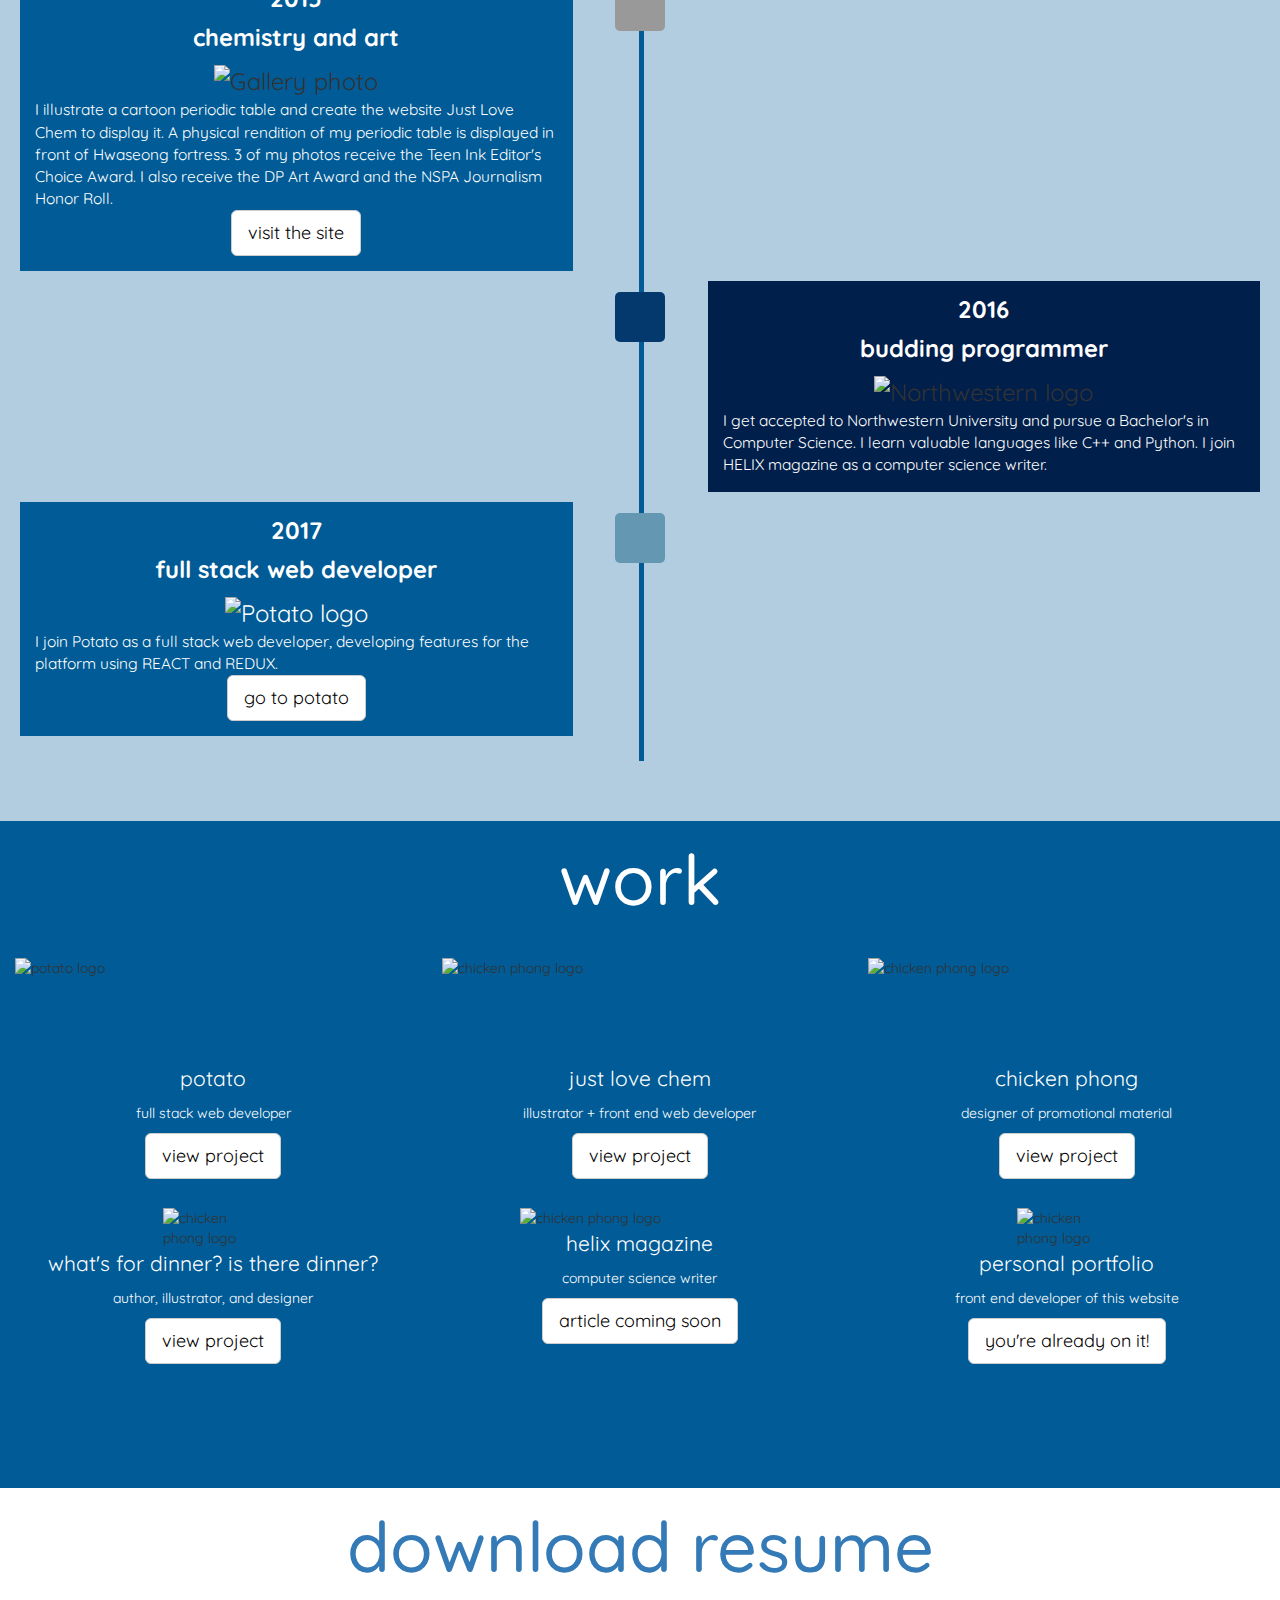
==== commit 38ceca71: "Add background color to timeline" ====
--- a/index.html
+++ b/index.html
@@ -18,12 +18,12 @@
 
 <body>
 
-	<a href="#work" class="down link" >work</a>
+	<a href="#work" class="down link">work</a>
 
 	<div class="name-top container-fluid" id="homepage">
 		<center><img src="images/portfolio-logo.png" alt="suzy's portfolio logo" id="logo" width="100px"> </center>
 		<h1 class="name-text">suzy lee</h1>
-		<h3>artist + web developer</h3>
+		<h3>UX/UI designer + web developer</h3>
 		<center>
 			<a href="#about-me" class="btn btn-default btn-lg down link">about me</a>
 			<a href="#work" class="btn btn-default btn-lg down link">work</a>
@@ -32,103 +32,107 @@
 		</center>
 	</div>
 
-	<section id="about-me" class= "container-fluid bottom-padding">
+	<section id="about-me" class= "container-fluid bottom-padding very-light-blue">
 		<h1 class="name-text">about me</h1>
 
 		<div class="container">
 			</div>
 			<ul class="timeline">
 				<li>
-					<div class="timeline-badge"></i></div>
-					<div class="timeline-panel">
-					<div class="timeline-heading">
-						<h3 class="timeline-date">1998</h3>
-						<h3 class="timeline-title">the start</h3>
-						<center><img src="images/korea-logo.png" alt="Korea silhouette" class="timeline-icon"></center>
+					<div class="timeline-badge"></div>
+					<div class="timeline-panel med-blue">
+					<div class="timeline-heading">
+						<h3 class="timeline-title white-text">1998</h3>
+						<h3 class="timeline-title white-text">the start</h3>
+						<center><img src="images/korea-logo.png" alt="Korea silhouette" width="65px"></center>
 					</div>
 					<div class="timeline-body">
-						<p class="timeline-p">I am born in Seoul, South Korea, under the name <b>Sujung Lee</b>. For convenience, I am also given the English nickname <b>Suzy</b>.</p>
+						<p class="timeline-p white-text">I am born in Seoul, South Korea, under the name Sujung Lee. For convenience, I am also given the English nickname Suzy.</p>
 					</div>
 					</div>
 				</li>
 				<li class="timeline-inverted">
-					<div class="timeline-badge warning"></i></div>
-					<div class="timeline-panel">
-					<div class="timeline-heading">
-						<h3 class="timeline-date">2005~2009</h3>
-						<h3 class="timeline-title">art addiction</h3>
-					</div>
-					<div class="timeline-body">
-						<p class="timeline-p">I move to Canada and fill countless sketchbooks with drawings. I realize my love for <b>minimalism</b> and <b>cartoon design.</b></p>
+					<div class="timeline-badge warning"></div>
+					<div class="timeline-panel dark-blue">
+					<div class="timeline-heading">
+						<h3 class="timeline-title white-text">2005 - 2009</h3>
+						<h3 class="timeline-title white-text">art addiction</h3>
+					</div>
+					<div class="timeline-body white-text">
+						<p class="timeline-p">I move to Canada and fill countless sketchbooks with drawings. I realize my love for minimalism and cartoon design.</p>
 					</div>
 					</div>
 				</li>
 				<li>
 					<div class="timeline-badge danger"></div>
-					<div class="timeline-panel">
-					<div class="timeline-heading">
-						<h3 class="timeline-date">2009~2013</h3>
-						<h3 class="timeline-title">adobe: love at first sight</h3>
-					</div>
-					<div class="timeline-body">
-						<center><img src="images/PS-logo.png" alt="Photoshop logo" class="timeline-icon"><img src="images/Id-logo.png" alt="Indesign logo" class="timeline-icon"><img src="images/Ai-logo.png" alt="Illustrator logo" class="timeline-icon"><img src="images/Lr-logo.png" alt="Lightroom logo" class="timeline-icon"></center>
-						<p class="timeline-p">I move back to Korea and become the <b>editor in chief of photography</b> of the school yearbook as a sophomore. I fall in love with the <b>Adobe Creative Suite</b> and start working on my first book.</p>
-						<a href="http://www.blurb.com/books/6549629-what-s-for-dinner-is-there-dinner-an-analysis-of-o" target="_blank" class="btn btn-default center-block btn-lg">read the book</a>
+					<div class="timeline-panel med-blue">
+					<div class="timeline-heading">
+						<h3 class="timeline-title white-text">2009 - 2013</h3>
+						<h3 class="timeline-title white-text">adobe: love at first sight</h3>
+					</div>
+					<div class="timeline-body white-text">
+						<center><img src="images/adobe-logo.png" alt="Adobe logo" width="75px"></center>
+						<p class="timeline-p">I move back to Korea and become the editor in chief of photography of the school yearbook as a sophomore. I fall in love with the Adobe Creative Suite and start working on my first book.</p>
+						<center>
+							<a href="http://www.blurb.com/books/6549629-what-s-for-dinner-is-there-dinner-an-analysis-of-o" target="_blank" class="btn btn-default btn-lg">read the book</a>
+						</center>
 					</div>
 					</div>
 				</li>
 				<li class="timeline-inverted">
 					<div class="timeline-badge info"></div>
-					<div class="timeline-panel">
-					<div class="timeline-heading">
-						<h3 class="timeline-date">2014</h3>
-						<h3 class="timeline-title">first recognition</h3>
-					</div>
-					<div class="timeline-body">
-						<p class="timeline-p">I win the silver prize in the <b>International English Writing Competition</b> (IEWC) and the <b>Publications Award</b> for my contributions to the yearbook.</p>
-					</div>
-					</div>
-				</li>
-				<li>
-					<div class="timeline-badge"></i></div>
-					<div class="timeline-panel">
-					<div class="timeline-heading">
-						<h3 class="timeline-date">2015</h3>
-						<h3 class="timeline-title">chemistry and art</h3>
-						<center><img src="images/JLC_Header.png" alt="Gallery photo" width="100%"></center>
-					</div>
-					<div class="timeline-body">
-						<p class="timeline-p">I illustrate a cartoon periodic table and create the website <b>Just Love Chem</b> to display it. A physical rendition of my periodic table is displayed in front of <b>Hwaseong fortress</b>.</p>
-						<p class="timeline-p"> 3 of my photos receive the <b>Teen Ink Editor's Choice Award</b>. I also receive the <b>DP Art Award</b> and the <b>NSPA Journalism Honor Roll</b>.</p>
-						<a href="http://justlovechem.com" target="_blank" class="btn btn-default center-block btn-lg">visit the site</a>
+					<div class="timeline-panel dark-blue">
+					<div class="timeline-heading">
+						<h3 class="timeline-title white-text">2014</h3>
+						<h3 class="timeline-title white-text">first recognition</h3>
+					</div>
+					<div class="timeline-body white-text">
+						<p class="timeline-p">I win the silver prize in the International English Writing Competition and the Publications Award for my contributions to the yearbook.</p>
+					</div>
+					</div>
+				</li>
+				<li>
+					<div class="timeline-badge"></div>
+					<div class="timeline-panel med-blue">
+					<div class="timeline-heading">
+						<h3 class="timeline-title white-text">2015</h3>
+						<h3 class="timeline-title white-text">chemistry and art</h3>
+						<center><img src="images/w-jlc-logo.png" alt="Gallery photo" width="110px"></center>
+					</div>
+					<div class="timeline-body white-text">
+						<p class="timeline-p">I illustrate a cartoon periodic table and create the website Just Love Chem to display it. A physical rendition of my periodic table is displayed in front of Hwaseong fortress. 3 of my photos receive the Teen Ink Editor's Choice Award. I also receive the DP Art Award and the NSPA Journalism Honor Roll.</p>
+						<center>
+							<a href="http://justlovechem.com" target="_blank" class="btn btn-default btn-lg">visit the site</a>
+						</center>
 					</div>
 					</div>
 				</li>
 				<li class="timeline-inverted">
 					<div class="timeline-badge success"></div>
-					<div class="timeline-panel">
-					<div class="timeline-heading">
-						<h3 class="timeline-date">2016</h3>
-						<h3 class="timeline-title">budding programmer</h3>
-						<center><img src="images/NU-logo.png" alt="Northwestern logo" width="100%"></center>
-					</div>
-					<div class="timeline-body">
-						<p class="timeline-p">I get accepted to Northwestern University and pursue a <b>Bachelor's in Computer Science.</b> I learn valuable languages like <b>C++</b> and <b>Python</b>.</p>
-						<p class="timeline-p">I join <b>HELIX magazine</b> as a computer science writer.</p>
+					<div class="timeline-panel dark-blue">
+					<div class="timeline-heading">
+						<h3 class="timeline-title white-text">2016</h3>
+						<h3 class="timeline-title white-text">budding programmer</h3>
+						<center><img src="images/NU-logo.png" alt="Northwestern logo" width="100px"></center>
+					</div>
+					<div class="timeline-body white-text">
+						<p class="timeline-p">I get accepted to Northwestern University and pursue a Bachelor's in Computer Science. I learn valuable languages like C++ and Python. I join HELIX magazine as a computer science writer.</p>
 					</div>
 					</div>
 				</li>
 				<li>
 					<div class="timeline-badge danger"></div>
-					<div class="timeline-panel">
-					<div class="timeline-heading">
-						<h3 class="timeline-date">2017</h3>
-						<h3 class="timeline-title">full stack web developer</h3>
-					</div>
-					<div class="timeline-body">
-						<center><img src="images/potato-logo.png" width="30%" alt="Potato logo" width="70%"></center>
-						<p class="timeline-p">I join <b>Potato</b> as a full stack web developer, developing features for the platform using <b>REACT</b> and <b>REDUX</b>.</p>
-						<a href="http://www.ptto.io/" class="btn btn-default center-block btn-lg" target="_blank">see potato</a>
+					<div class="timeline-panel med-blue">
+					<div class="timeline-heading">
+						<h3 class="timeline-title white-text">2017</h3>
+						<h3 class="timeline-title white-text">full stack web developer</h3>
+					</div>
+					<div class="timeline-body white-text">
+						<center><img src="images/w-potato-logo.png" width="75px" alt="Potato logo"></center>
+						<p class="timeline-p">I join Potato as a full stack web developer, developing features for the platform using REACT and REDUX.</p>
+						<center>
+							<a href="http://www.ptto.io/" class="btn btn-default btn-lg" target="_blank">go to potato</a>
+						</center>
 					</div>
 					</div>
 				</li>
@@ -145,11 +149,11 @@
 
 
 
-	<section id="work" class= "container-fluid bottom-padding">
+	<section id="work" class= "container-fluid bottom-padding med-blue">
 
 		<div class="row">
 
-			<h1 class="name-text">work</h1>
+			<h1 class="name-text white-text">work</h1>
 
 			<div class="med-blue home-box col-sm-4">
 				<img src="images/potato-logo.png" alt="potato logo" class="img-center" height="50%">
@@ -203,7 +207,7 @@
 			</div>
 
 			<div class="med-blue home-box col-sm-4">
-				<img src="images/portfolio-logo.png" alt="chicken phong logo" class="img-center" height="50%">
+				<img src="images/portfolio-logo.png" alt="chicken phong logo" class="img-center" width="100px">
 				<p class="home-text-title">personal portfolio</p>
 				<p class="text-center white-text">front end developer of this website</p>
 				<center>
@@ -213,10 +217,10 @@
 
 		</div>
 
-		<a href="resume.pdf" download><h1 class="name-text">download resume</h1></a>
-
-
 	</section>
+
+	<a href="resume.pdf" download><h1 class="name-text">download resume</h1></a>
+
 
 
 	<!-- <footer class="container" id="homepage">
--- a/css/stylesheet.css
+++ b/css/stylesheet.css
@@ -70,11 +70,12 @@
 }
 
 #homepage {
-	padding-top: 200px;
+	padding-top: 15%;
+	padding-bottom: 15%;
 }
 
 .name-text {
-	font-size: 400%;
+	font-size: 500%;
 	text-align: center;
 }
 
@@ -96,7 +97,7 @@
 .home-box {
 	padding-top: 20px;
 	padding-bottom: 20px;
-	height: 280px;
+	height: 250px;
 }
 
 .dark-blue {
@@ -144,7 +145,7 @@
     }
 
     .timeline > li {
-        margin-bottom: 5px;
+        margin-bottom: 0px;
         position: relative;
     }
 
@@ -171,34 +172,11 @@
         .timeline > li > .timeline-panel {
             float: left;
             width: 45%;
-            border: 1px solid #6497b1;
-            padding: 20px;
-            position: relative;
-        }
-
-            .timeline > li > .timeline-panel:before {
-                position: absolute;
-                top: 26px;
-                right: -20px;
-                display: inline-block;
-                border-top: 15px solid transparent;
-                border-left: 15px solid #ccc;
-                border-right: 0 solid #ccc;
-                border-bottom: 15px solid transparent;
-                content: " ";
-            }
-
-            .timeline > li > .timeline-panel:after {
-                position: absolute;
-                top: 27px;
-                right: -14px;
-                display: inline-block;
-                border-top: 14px solid transparent;
-                border-left: 14px solid #fff;
-                border-right: 0 solid #fff;
-                border-bottom: 14px solid transparent;
-                content: " ";
-            }
+            border: 5px solid #b3cde0;
+            padding: 15px;
+            position: relative
+;
+        }
 
         .timeline > li > .timeline-badge {
             color: white;
@@ -254,7 +232,7 @@
 }
 
 .timeline-badge.info {
-    background-color: #b3cde0 !important;
+    background-color: white !important;
 }
 
 .timeline-date {
@@ -316,8 +294,7 @@
 }
 
 .timeline-icon {
-	width: 15%;
-	height: 15%;
+	width: 85px;
 }
 
 .timeline-p {
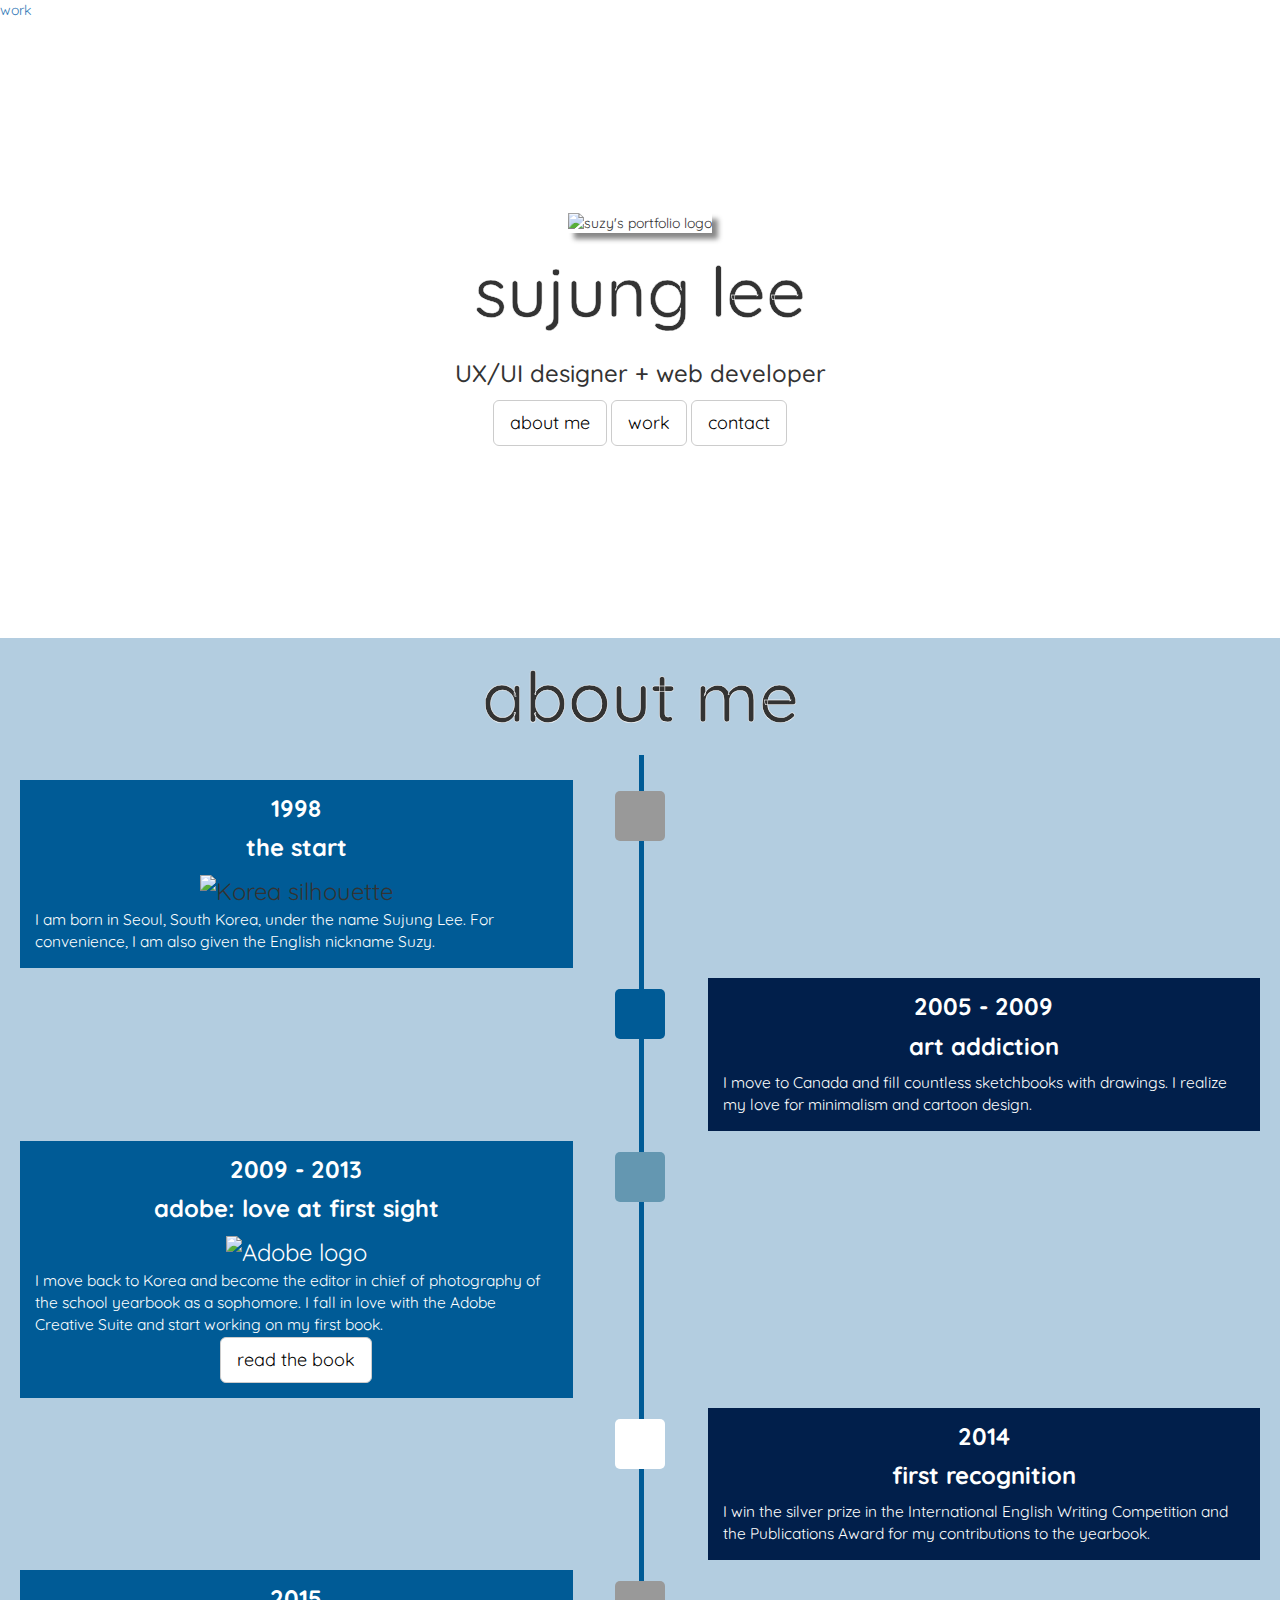
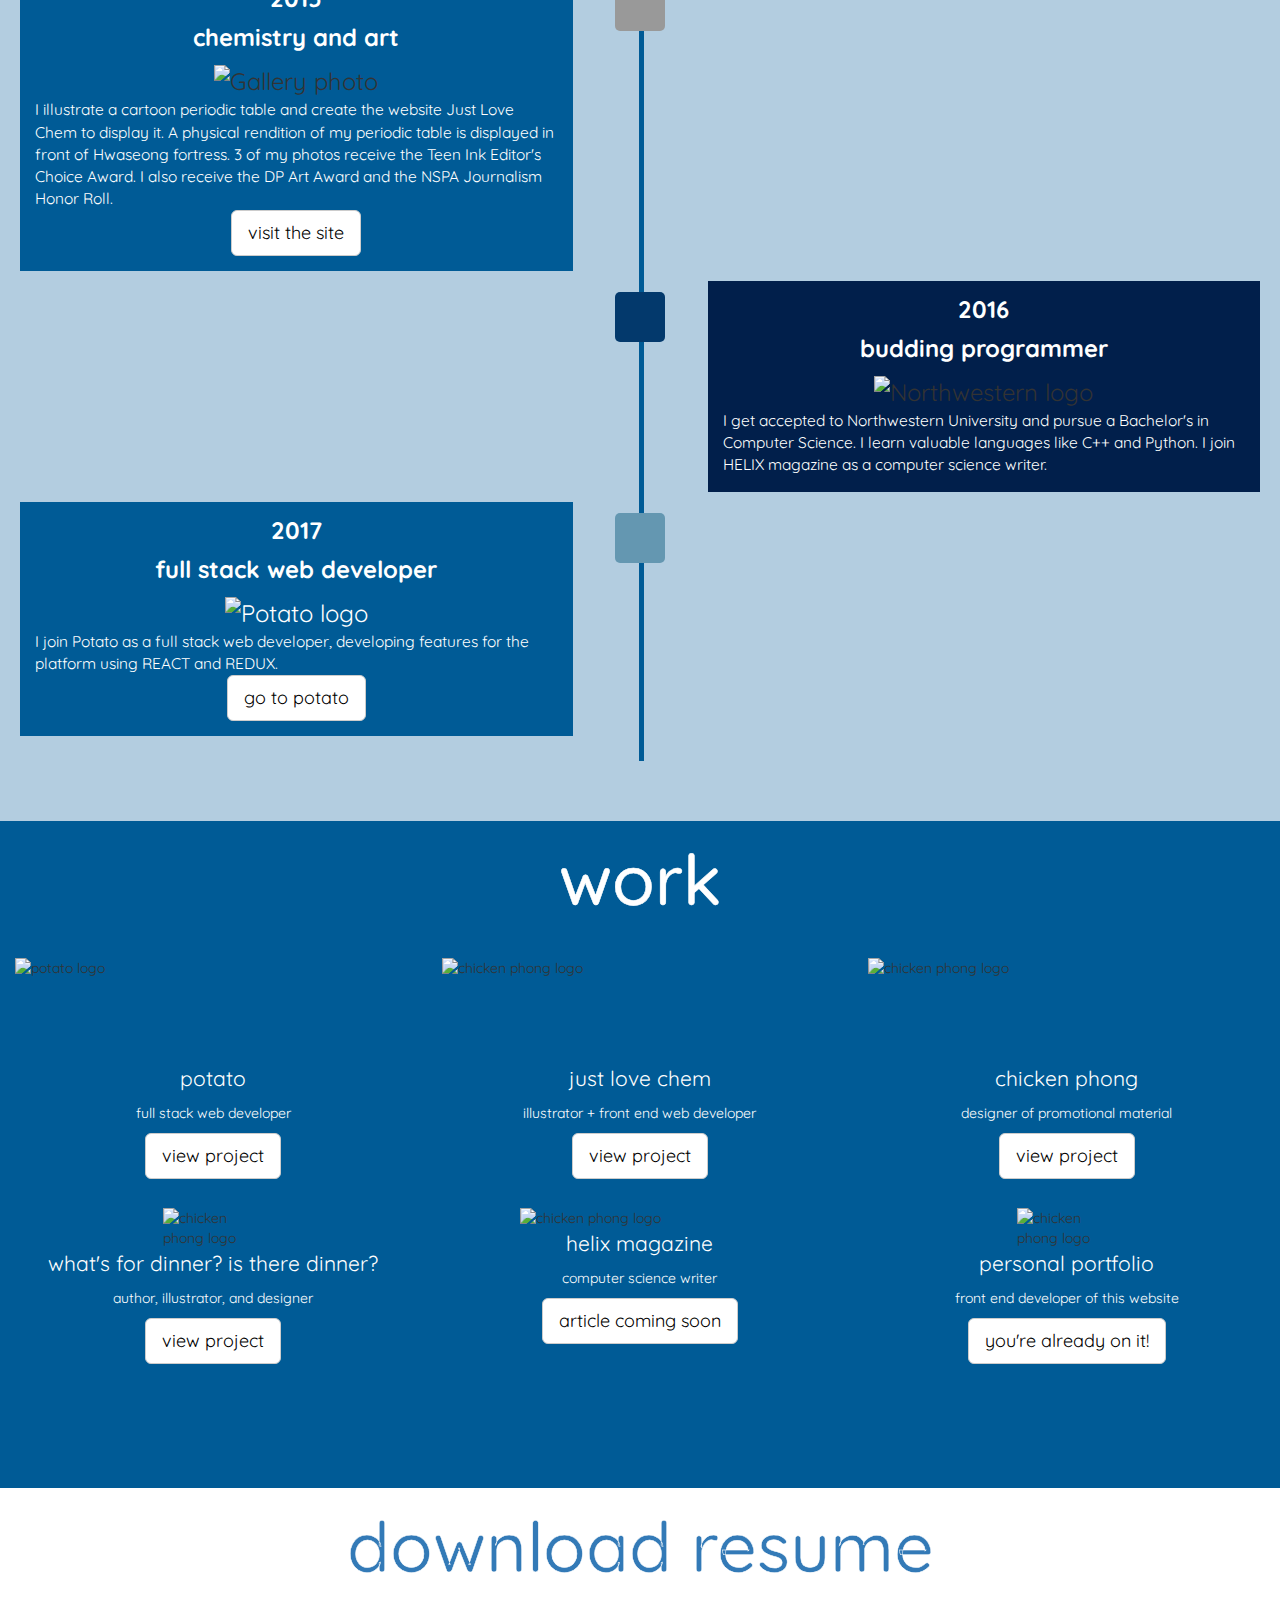
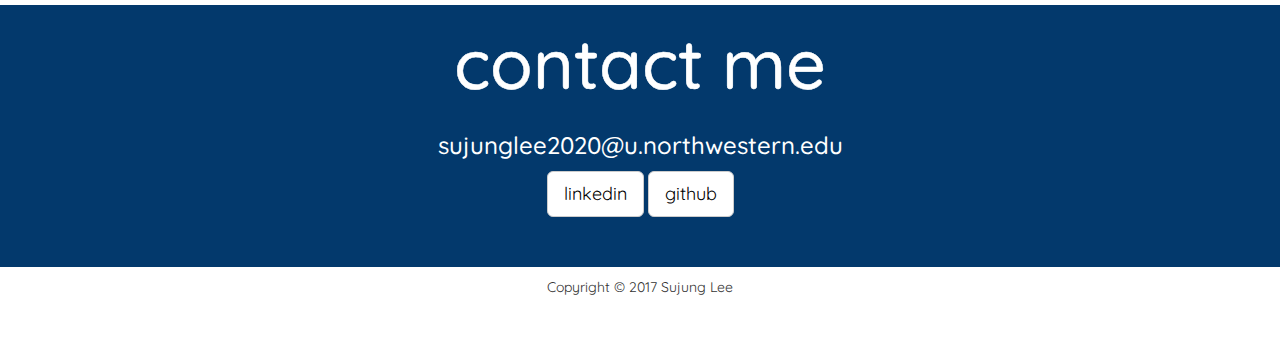
==== commit b33a42b6: "Add links to Linkedin and Github" ====
--- a/index.html
+++ b/index.html
@@ -22,11 +22,12 @@
 
 	<div class="name-top container-fluid" id="homepage">
 		<center><img src="images/portfolio-logo.png" alt="suzy's portfolio logo" id="logo" width="100px"> </center>
-		<h1 class="name-text">suzy lee</h1>
+		<h1 class="name-text">sujung lee</h1>
 		<h3>UX/UI designer + web developer</h3>
 		<center>
 			<a href="#about-me" class="btn btn-default btn-lg down link">about me</a>
 			<a href="#work" class="btn btn-default btn-lg down link">work</a>
+			<a href="#contact" class="btn btn-default btn-lg down link">contact</a>
 
 			<!-- <a href="#work" class="btn btn-default btn-lg">work</a> -->
 		</center>
@@ -222,6 +223,28 @@
 	<a href="resume.pdf" download><h1 class="name-text">download resume</h1></a>
 
 
+
+	<section id="contact" class= "container-fluid bottom-padding med-dark-blue">
+
+		<div class="row">
+
+			<h1 class="name-text white-text">contact me</h1>
+			<h3 class="white-text">sujunglee2020@u.northwestern.edu</h3>
+			<center>
+				<a href="https://www.linkedin.com/in/suzy-lee/" class="btn btn-default btn-lg">linkedin</a>
+				<a href="https://github.com/sujunglee" class="btn btn-default btn-lg">github</a>
+			</center>
+
+		</div>
+	</section>
+
+
+	<footer class= "container-fluid bottom-padding">
+
+		<center>
+		<p>Copyright © 2017 Sujung Lee</p>
+		</center>
+	</footer>
 
 	<!-- <footer class="container" id="homepage">
 		<p class="text-center footer-text">Copyright © Sujung Lee 2017</p>
--- a/css/stylesheet.css
+++ b/css/stylesheet.css
@@ -77,6 +77,8 @@
 .name-text {
 	font-size: 500%;
 	text-align: center;
+	-webkit-text-stroke-width: 0.5px;
+	-webkit-text-stroke-color: white;
 }
 
 .white-text {
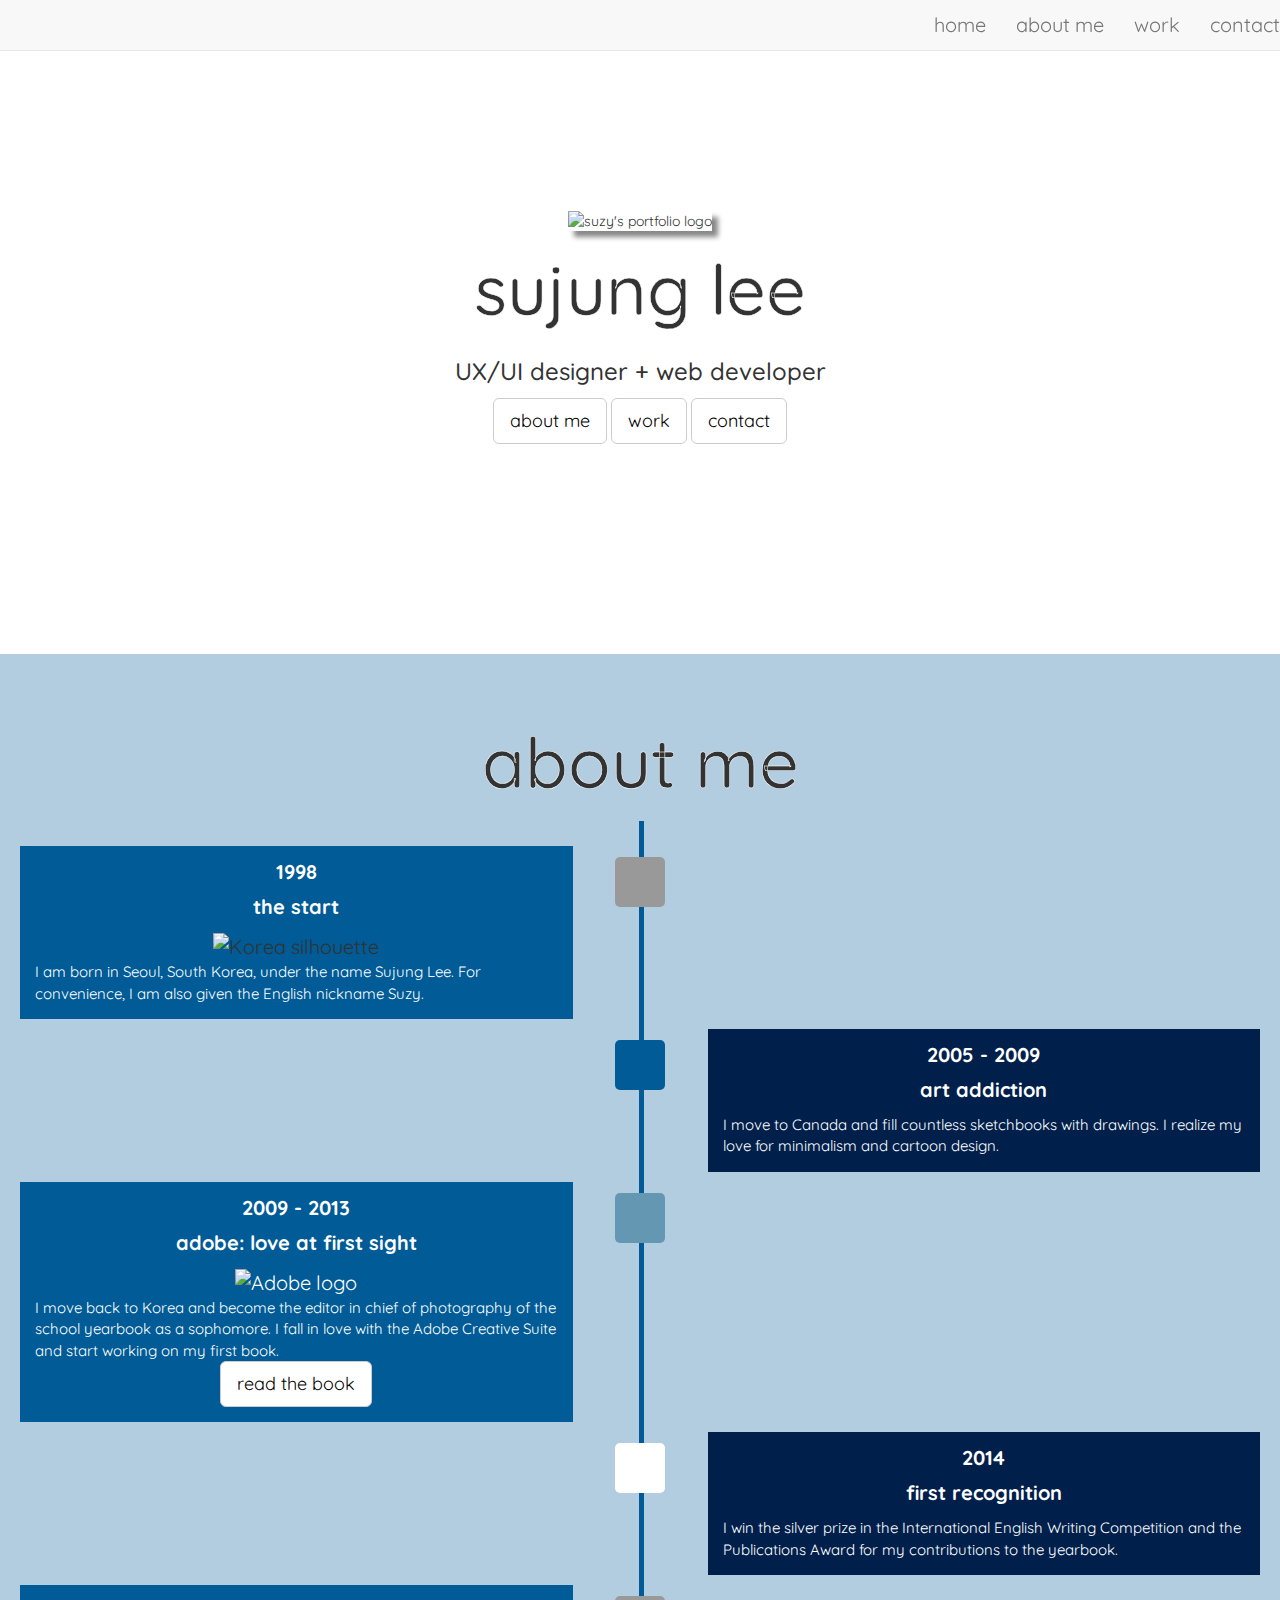
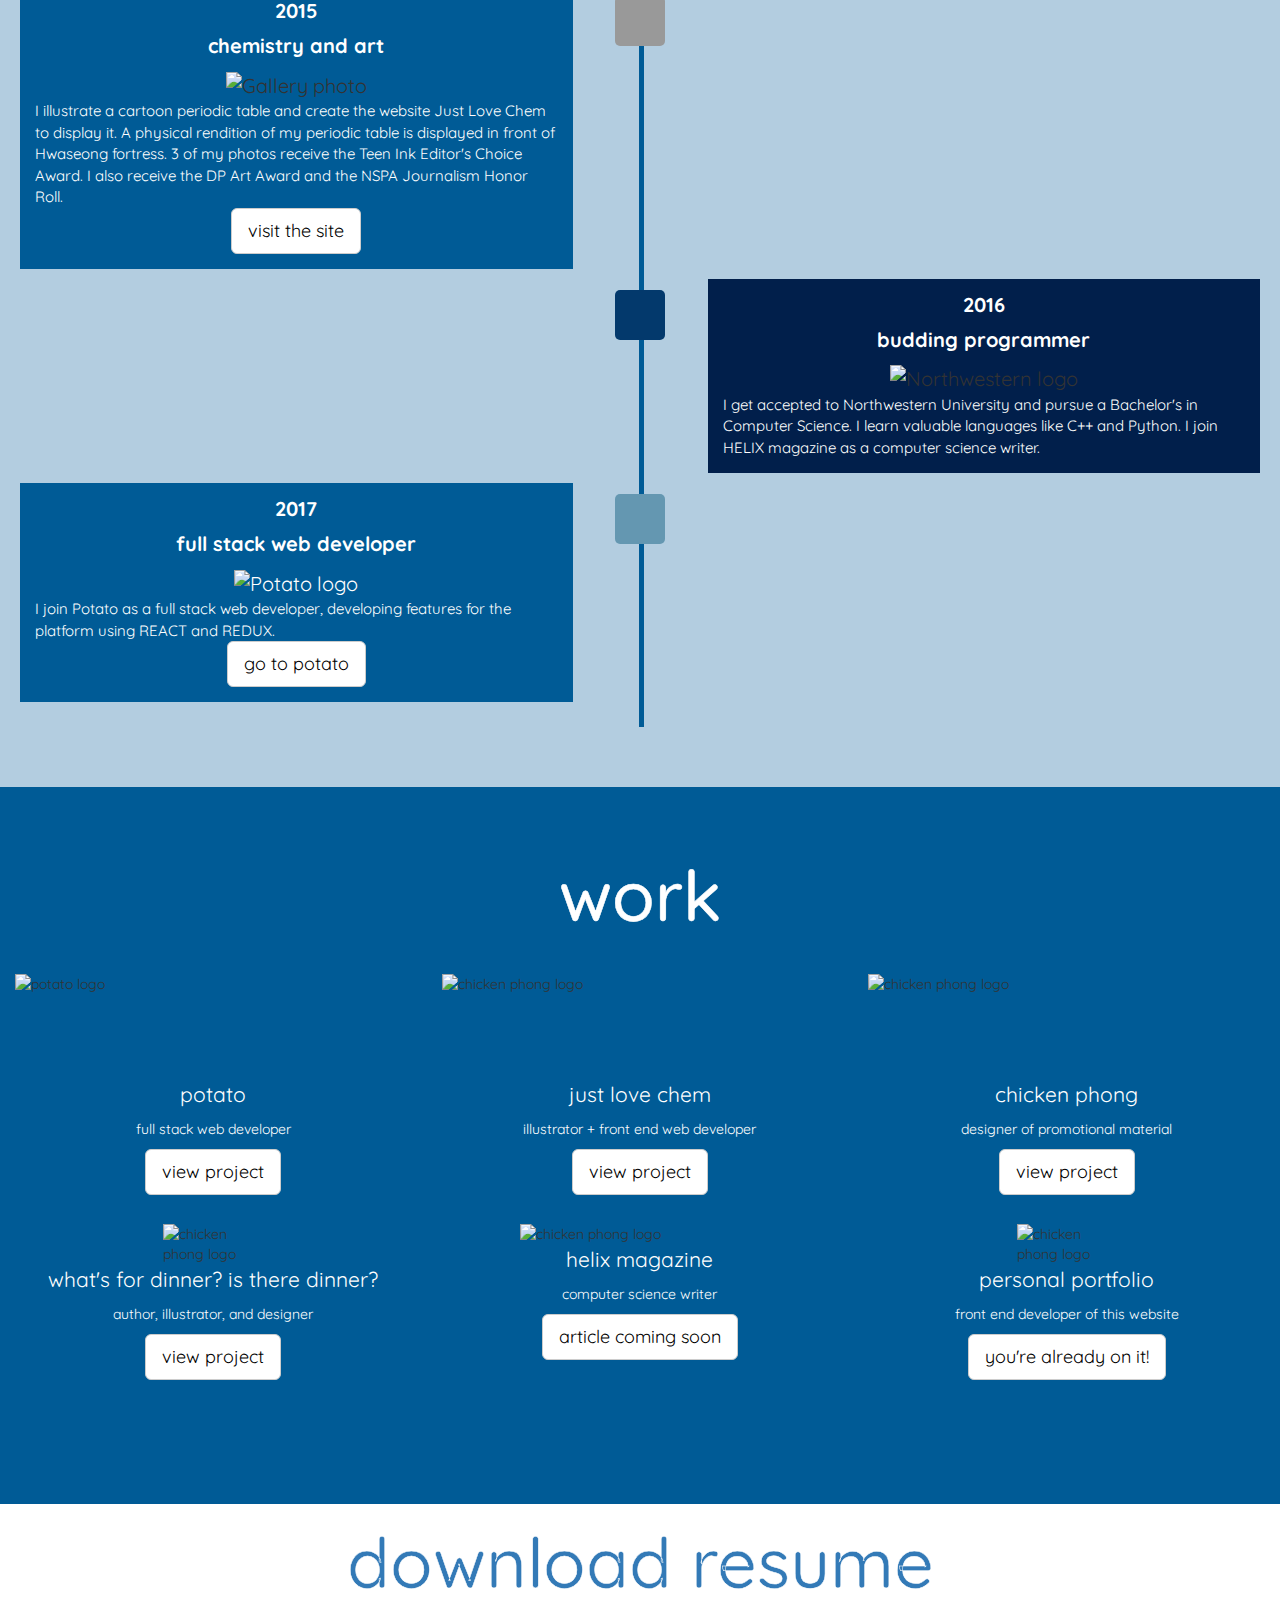
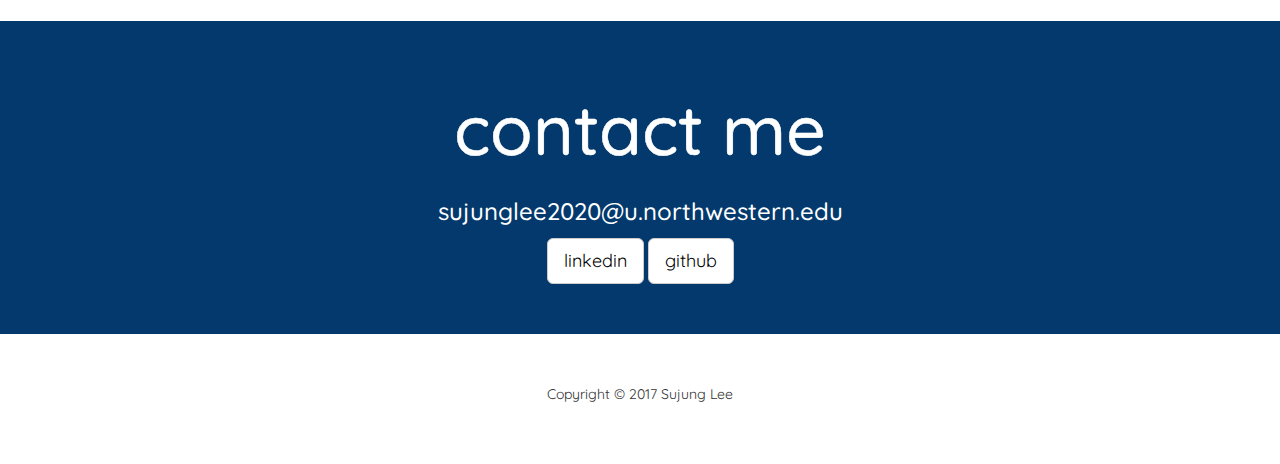
==== commit fd7009f7: "Shift menu items to right side" ====
--- a/index.html
+++ b/index.html
@@ -18,7 +18,14 @@
 
 <body>
 
-	<a href="#work" class="down link">work</a>
+	<nav class="navbar navbar-default navbar-fixed-top">
+	  <ul class="nav navbar-nav navbar-right">
+	    <li><a href="#homepage" class="down link">home</a></li>
+	    <li><a href="#about-me" class="down link">about me</a></li>
+	    <li><a href="#work" class="down link">work</a></li>
+			<li><a href="#contact" class="down link">contact</a></li>
+	  </ul>
+	</nav>
 
 	<div class="name-top container-fluid" id="homepage">
 		<center><img src="images/portfolio-logo.png" alt="suzy's portfolio logo" id="logo" width="100px"> </center>
@@ -33,7 +40,7 @@
 		</center>
 	</div>
 
-	<section id="about-me" class= "container-fluid bottom-padding very-light-blue">
+	<section id="about-me" class= "container-fluid bottom-padding very-light-blue header-padding">
 		<h1 class="name-text">about me</h1>
 
 		<div class="container">
@@ -150,7 +157,7 @@
 
 
 
-	<section id="work" class= "container-fluid bottom-padding med-blue">
+	<section id="work" class= "container-fluid bottom-padding med-blue header-padding">
 
 		<div class="row">
 
@@ -224,7 +231,7 @@
 
 
 
-	<section id="contact" class= "container-fluid bottom-padding med-dark-blue">
+	<section id="contact" class= "container-fluid bottom-padding med-dark-blue header-padding">
 
 		<div class="row">
 
--- a/css/stylesheet.css
+++ b/css/stylesheet.css
@@ -29,11 +29,11 @@
 }
 
 li {
-	font-size: 170%;
+	font-size: 2rem;
 }
 
 footer {
-	padding: 10px;
+	padding-top: 50px;
 }
 
 a:hover {
@@ -63,6 +63,24 @@
 	color: #b3cde0;
 }
 
+/* NAVBAR */
+/*These four property adjustments disable the responsive navbar collapse. */
+.navbar-collapse.collapse {
+  display: block!important;
+}
+
+.navbar-nav>li, .navbar-nav {
+  float: left !important;
+}
+
+.navbar-nav.navbar-right:last-child {
+  margin-right: -15px !important;
+}
+
+.navbar-right {
+  float: right!important;
+}
+
 /* HOME PAGE */
 
 #logo {
@@ -70,8 +88,8 @@
 }
 
 #homepage {
-	padding-top: 15%;
-	padding-bottom: 15%;
+	padding-top: 210px;
+	padding-bottom: 210px;
 }
 
 .name-text {
@@ -79,6 +97,11 @@
 	text-align: center;
 	-webkit-text-stroke-width: 0.5px;
 	-webkit-text-stroke-color: white;
+}
+
+.header-padding {
+	padding-top: 50px;
+	padding-bottom: 50px;
 }
 
 .white-text {
@@ -176,7 +199,7 @@
             width: 45%;
             border: 5px solid #b3cde0;
             padding: 15px;
-            position: relative
+            position: relative;
 ;
         }
 
@@ -300,7 +323,7 @@
 }
 
 .timeline-p {
-	font-size: 65%;
+	font-size: 1.5rem;
 }
 
 
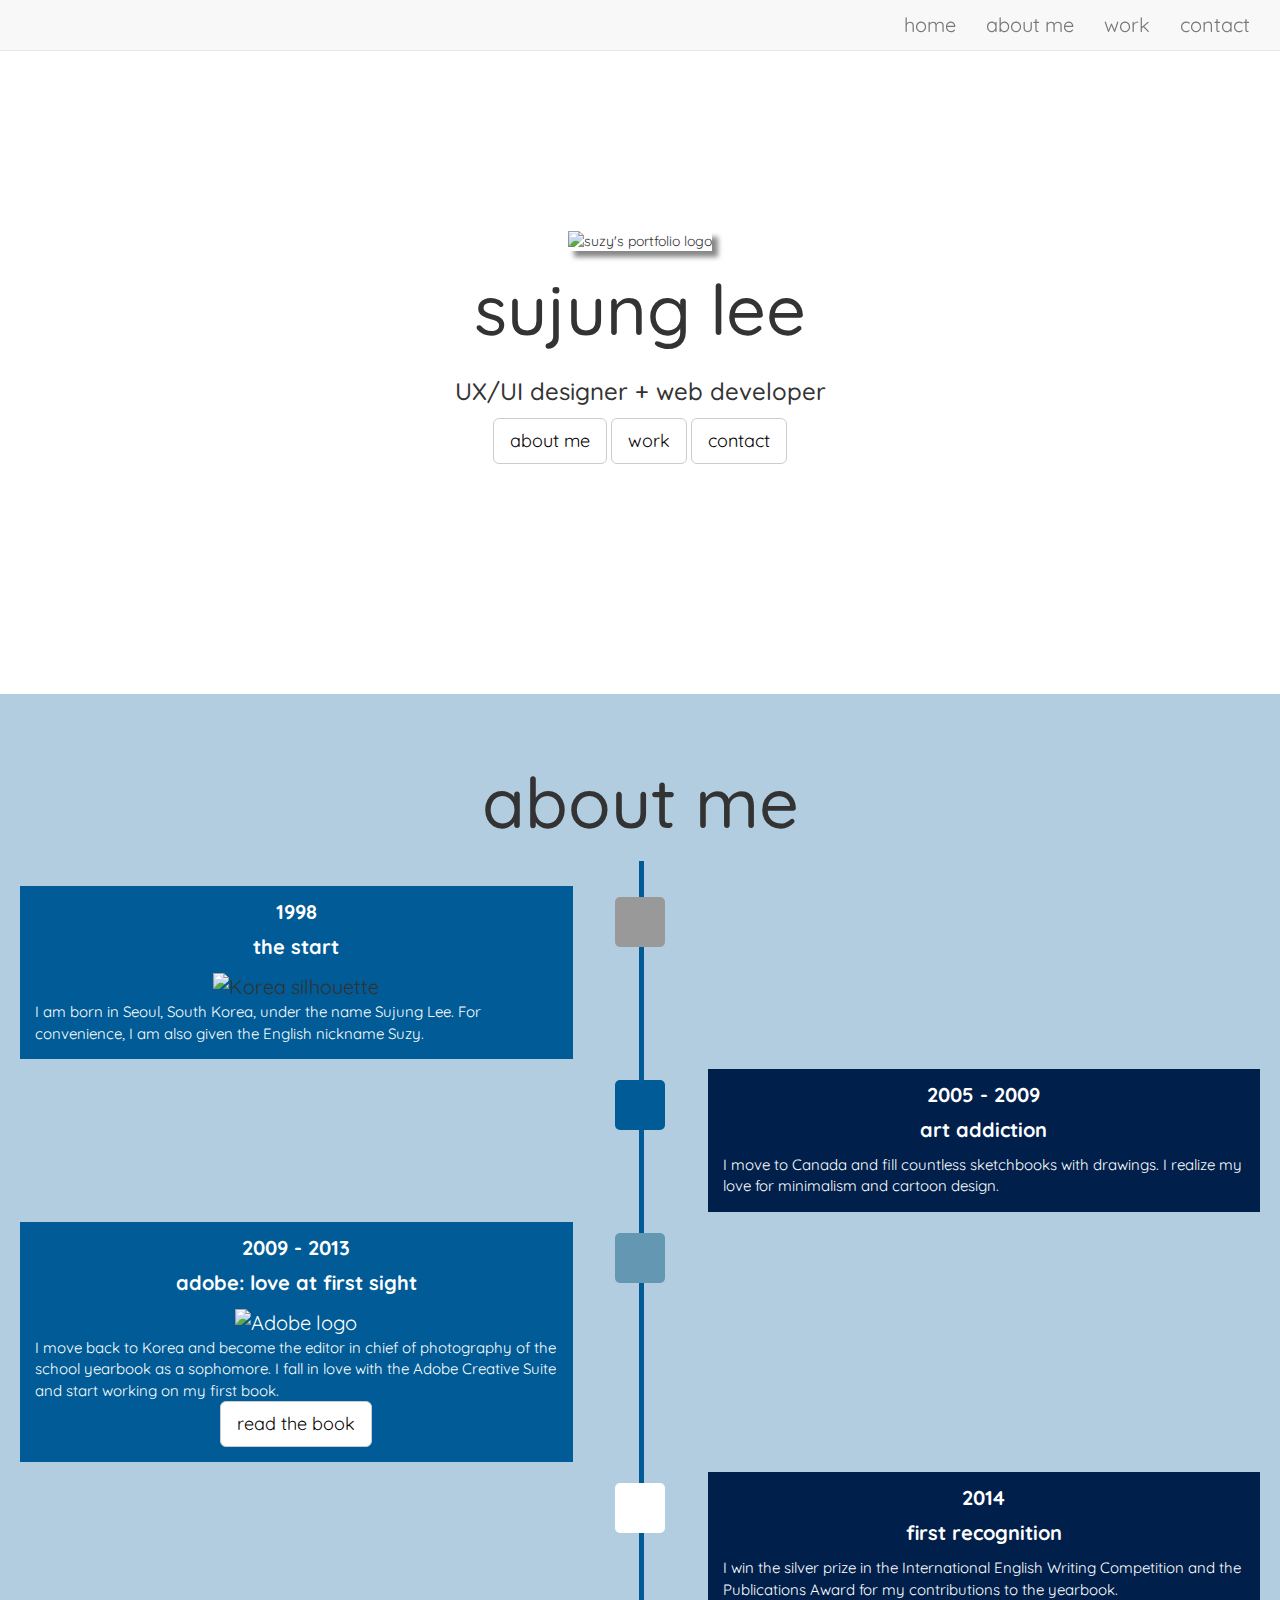
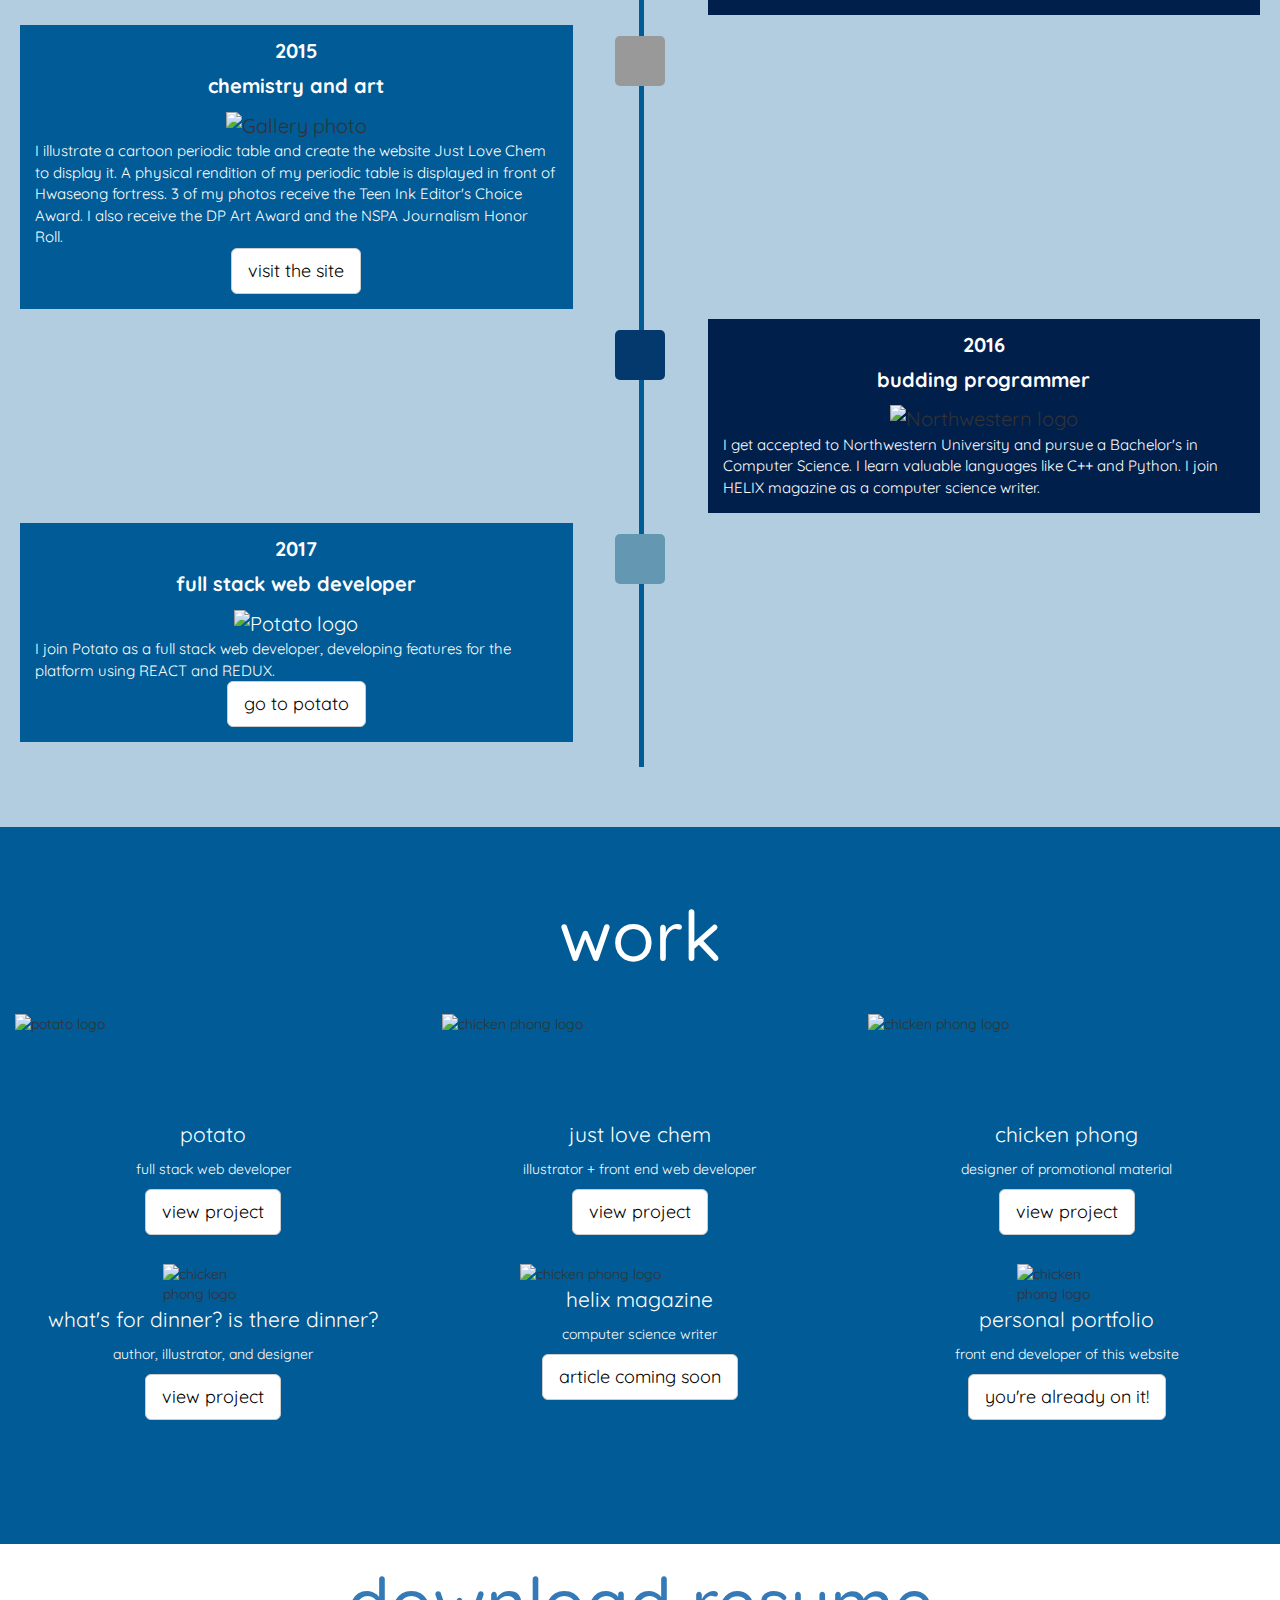
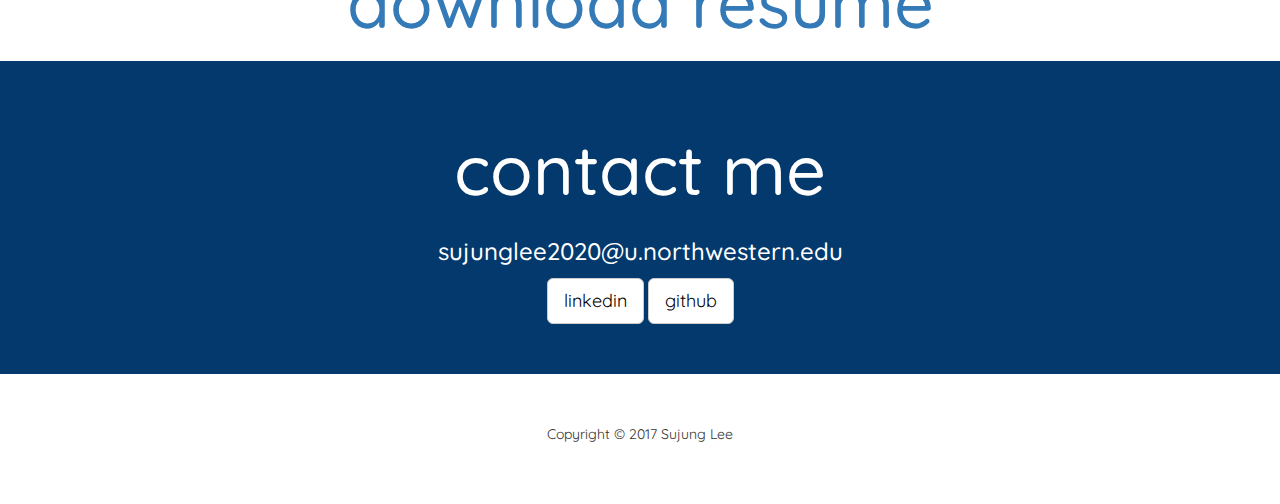
==== commit 198058b8: "Fix font color of hover" ====
--- a/index.html
+++ b/index.html
@@ -9,6 +9,9 @@
 	<link rel="stylesheet" href="https://fonts.googleapis.com/css?family=Josefin+Sans">
 	<!-- Setting the viewport -->
 	<meta name="viewport" content="width=device-width, initial-scale=1.0">
+	<!-- Font Awesome Icons -->
+	<script src="https://use.fontawesome.com/409d97693b.js"></script>
+
 	<!-- Stylesheets & Javascript -->
 	<script src="https://ajax.googleapis.com/ajax/libs/jquery/1.7.2/jquery.min.js"></script>
 	<link rel="stylesheet" type="text/css" href="css/stylesheet.css">
@@ -24,6 +27,8 @@
 	    <li><a href="#about-me" class="down link">about me</a></li>
 	    <li><a href="#work" class="down link">work</a></li>
 			<li><a href="#contact" class="down link">contact</a></li>
+			<li><a href="#contact" class="down link"></a></li>
+
 	  </ul>
 	</nav>
 
@@ -227,8 +232,15 @@
 
 	</section>
 
-	<a href="resume.pdf" download><h1 class="name-text">download resume</h1></a>
-
+
+	<section>
+		<a href="resume.pdf" download>
+			<h1 class="name-text download-text">
+				<i class="fa fa-download download-icon" aria-hidden="true"></i>
+				download resume
+			</h1>
+		</a>
+	</section>
 
 
 	<section id="contact" class= "container-fluid bottom-padding med-dark-blue header-padding">
--- a/css/stylesheet.css
+++ b/css/stylesheet.css
@@ -37,7 +37,7 @@
 }
 
 a:hover {
-	text-decoration: none;
+	text-decoration: none !important;
 }
 
 .bottom-padding {
@@ -88,15 +88,15 @@
 }
 
 #homepage {
-	padding-top: 210px;
-	padding-bottom: 210px;
+	padding-top: 230px;
+	padding-bottom: 230px;
 }
 
 .name-text {
 	font-size: 500%;
 	text-align: center;
-	-webkit-text-stroke-width: 0.5px;
-	-webkit-text-stroke-color: white;
+	/*-webkit-text-stroke-width: 0.5px;
+	-webkit-text-stroke-color: white;*/
 }
 
 .header-padding {
@@ -332,11 +332,15 @@
   box-sizing: border-box;
 }
 
-
-
 /* WORK PAGE */
 
 .img-center {
 	display: block;
 	margin: 0 auto;
 }
+
+
+/* DOWNLOAD SECTION */
+.download-icon {
+	font-size: 6rem;
+}
